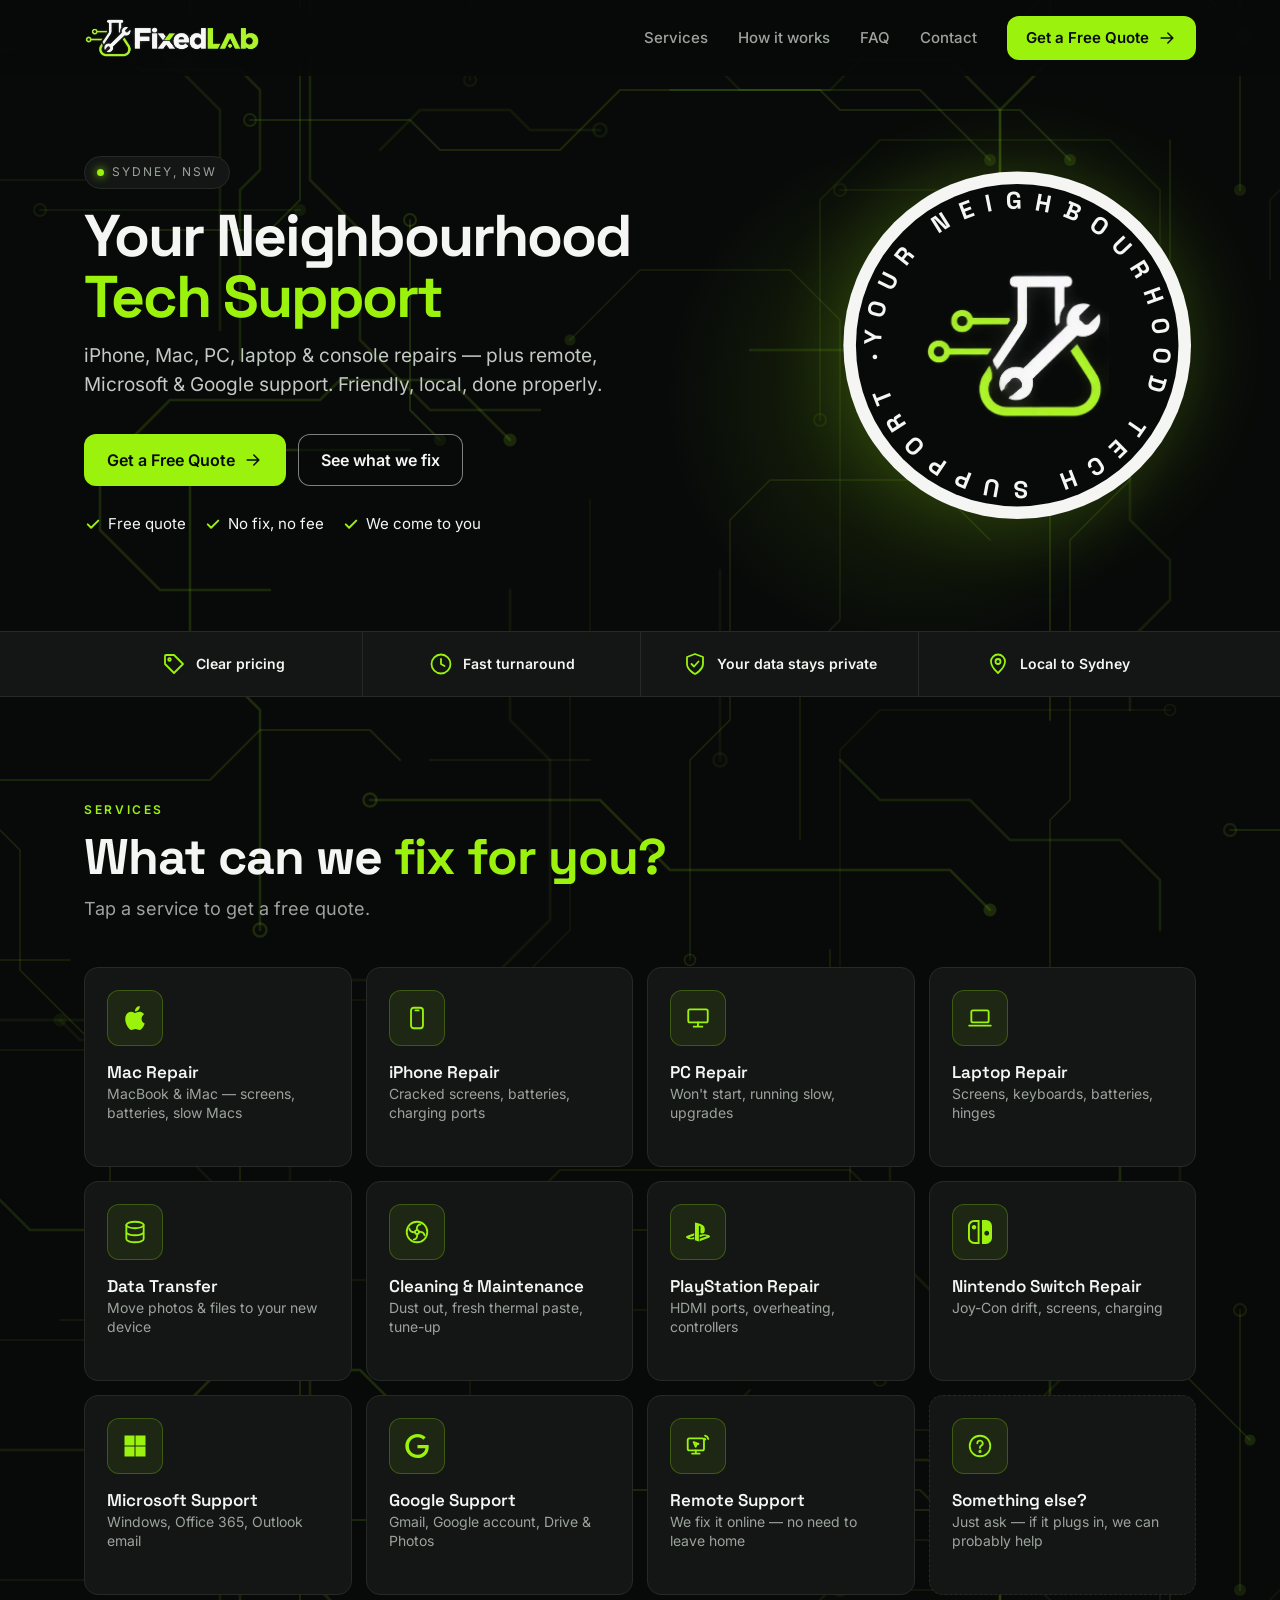
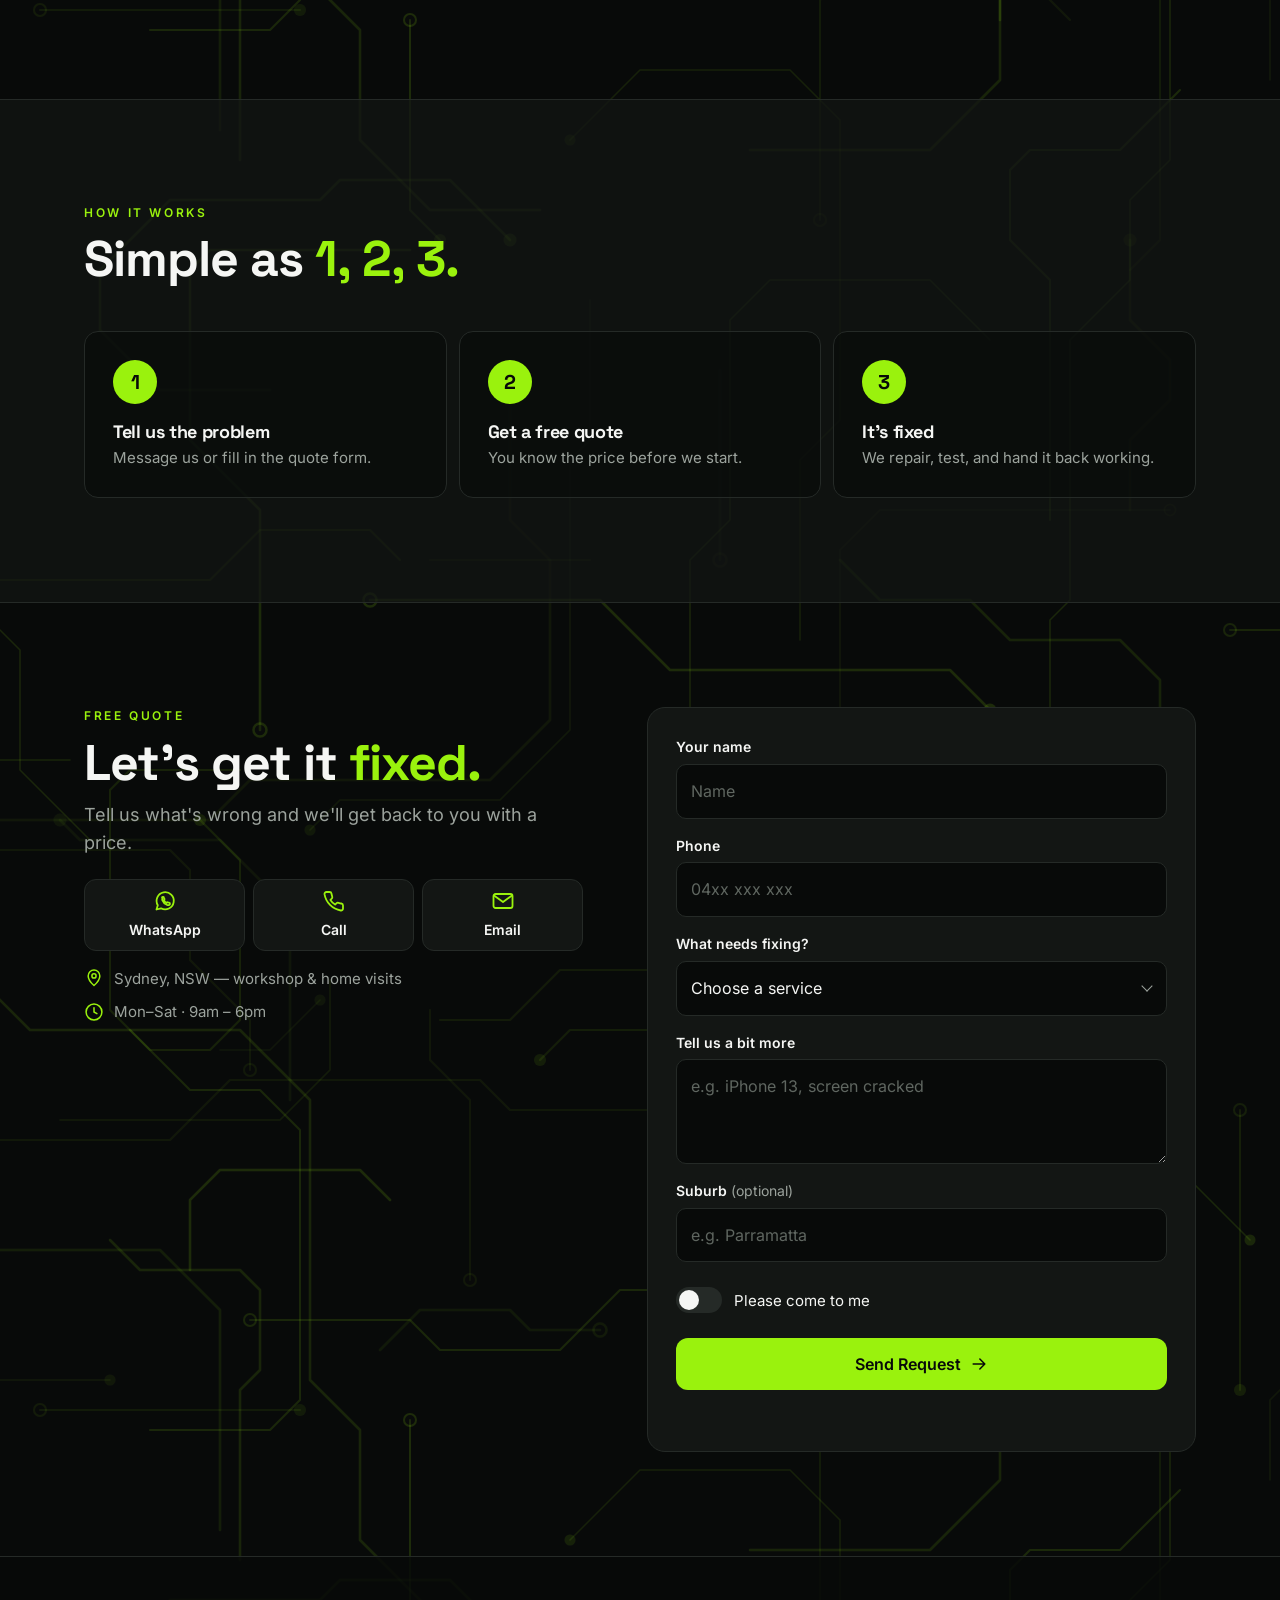
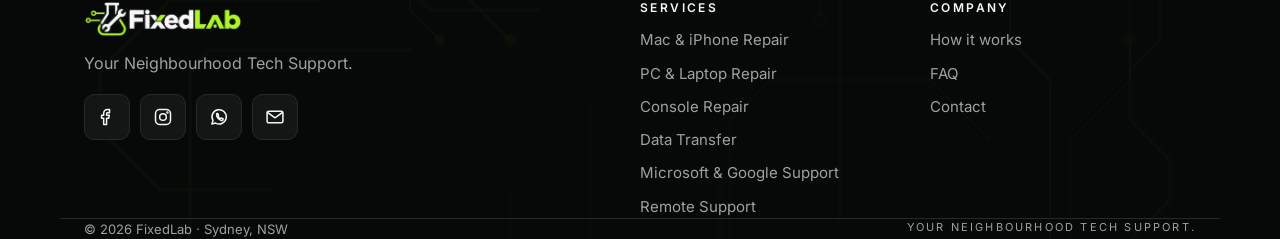
==== index.html @ 2d8ef062 "Move service brand logos to separate files in assets/img/brands Co-Authored-By: Claude Opus 5.5 <nor" ====
<!doctype html>
<html lang="en-AU">
<head>
  <meta charset="utf-8">
  <meta name="viewport" content="width=device-width, initial-scale=1, viewport-fit=cover">
  <title>FixedLab — Your Neighbourhood Tech Support | Sydney</title>
  <meta name="description" content="FixedLab — your neighbourhood support tech in Sydney. Mac, iPhone, PC and laptop repair, data transfer, cleaning, PlayStation and Nintendo Switch repair, Microsoft, Google and remote support. Free quotes.">
  <meta name="theme-color" content="#080A09">
  <meta property="og:title" content="FixedLab — Your Neighbourhood Tech Support">
  <meta property="og:description" content="Mac, iPhone, PC, laptop and console repairs in Sydney. Free quotes.">
  <meta property="og:type" content="website">
  <meta property="og:image" content="assets/img/logo.png">
  <link rel="icon" type="image/png" href="assets/img/favicon.png">
  <link rel="apple-touch-icon" href="assets/img/apple-touch-icon.png">
  <!-- Fonts are self-hosted in assets/fonts (TODO: swap for the brand fonts from Tomo) -->
  <link rel="preload" href="assets/fonts/space-grotesk-latin-700-normal.woff2" as="font" type="font/woff2" crossorigin>
  <link rel="stylesheet" href="assets/css/style.css">
  <script type="application/ld+json">
  {
    "@context": "https://schema.org",
    "@type": "ComputerRepair",
    "name": "FixedLab",
    "slogan": "Your Neighbourhood Tech Support",
    "founder": { "@type": "Person", "name": "Hutomo Lukman" },
    "foundingDate": "2024",
    "email": "hello@fixedlab.com.au",
    "areaServed": { "@type": "City", "name": "Sydney" },
    "address": { "@type": "PostalAddress", "addressLocality": "Sydney", "addressRegion": "NSW", "addressCountry": "AU" }
  }
  </script>
</head>
<body>


<a class="skip" href="#main">Skip to content</a>

<header class="site-header" id="top">
  <div class="container header-inner">
    <a class="brand" href="#top" aria-label="FixedLab home">
      <img src="assets/img/logo.png" alt="FixedLab" width="1371" height="312">
    </a>
    <nav class="nav" id="nav" aria-label="Main">
      <a href="#services">Services</a>
      <a href="#how">How it works</a>
      <a href="faq.html">FAQ</a>
      <a href="#contact">Contact</a>
      <a href="#contact" class="btn btn-primary btn-sm nav-cta">Get a Free Quote <svg class="ico" aria-hidden="true"><use href="assets/img/icons.svg#i-arrow"/></svg></a>
    </nav>
    <button class="nav-toggle" id="navToggle" aria-label="Open menu" aria-expanded="false" aria-controls="nav">
      <svg class="ico" aria-hidden="true"><use href="assets/img/icons.svg#i-menu"/></svg>
    </button>
  </div>
</header>

<main id="main">

  <!-- HERO -->
  <section class="hero">
    <div class="hero-grid-bg" aria-hidden="true"></div>
    <div class="container hero-inner">
      <div class="hero-badge" aria-hidden="true">
        <svg viewBox="0 0 200 200" class="badge-ring">
          <defs><path id="ringPath" d="M100,100 m-76,0 a76,76 0 1,1 152,0 a76,76 0 1,1 -152,0"/></defs>
          <circle cx="100" cy="100" r="97" fill="#F5F6F4"/>
          <circle cx="100" cy="100" r="90" fill="#080A09"/>
          <text font-family="Space Grotesk, sans-serif" font-weight="700" font-size="13.5" fill="#F5F6F4">
            <textPath href="#ringPath" startOffset="0" textLength="472" lengthAdjust="spacing">YOUR NEIGHBOURHOOD TECH SUPPORT ·</textPath>
          </text>
        </svg>
        <img class="badge-mark" src="assets/img/logo-mark.png" alt="">
      </div>

      <div class="hero-copy">
        <p class="eyebrow"><span class="dot"></span> Sydney, NSW</p>
        <h1><span class="h1-line">Your Neighbourhood</span> <span class="h1-line lime">Tech Support</span></h1>
        <p class="lead">iPhone, Mac, PC, laptop &amp; console repairs — plus remote, Microsoft &amp; Google support. Friendly, local, done properly.</p>
        <div class="hero-actions">
          <a href="#contact" class="btn btn-primary">Get a Free Quote <svg class="ico" aria-hidden="true"><use href="assets/img/icons.svg#i-arrow"/></svg></a>
          <a href="#services" class="btn btn-secondary">See what we fix</a>
        </div>
        <ul class="hero-points">
          <li><svg class="ico" aria-hidden="true"><use href="assets/img/icons.svg#i-check"/></svg> Free quote</li>
          <li><svg class="ico" aria-hidden="true"><use href="assets/img/icons.svg#i-check"/></svg> No fix, no fee</li>
          <li><svg class="ico" aria-hidden="true"><use href="assets/img/icons.svg#i-check"/></svg> We come to you</li>
        </ul>
      </div>
    </div>
  </section>

  <!-- TRUST STRIP -->
  <section class="trust" aria-label="Why FixedLab">
    <div class="container trust-inner">
      <div class="trust-item"><svg class="ico" aria-hidden="true"><use href="assets/img/icons.svg#i-tag"/></svg><strong>Clear pricing</strong></div>
      <div class="trust-item"><svg class="ico" aria-hidden="true"><use href="assets/img/icons.svg#i-clock"/></svg><strong>Fast turnaround</strong></div>
      <div class="trust-item"><svg class="ico" aria-hidden="true"><use href="assets/img/icons.svg#i-shield"/></svg><strong>Your data stays private</strong></div>
      <div class="trust-item"><svg class="ico" aria-hidden="true"><use href="assets/img/icons.svg#i-pin"/></svg><strong>Local to Sydney</strong></div>
    </div>
  </section>

  <!-- SERVICES -->
  <section class="section" id="services">
    <div class="container">
      <div class="section-head">
        <p class="kicker">Services</p>
        <h2>What can we <span class="lime">fix for you?</span></h2>
        <p class="section-sub">Tap a service to get a free quote.</p>
      </div>

      <div class="svc-list">
        <a href="#contact" class="svc" data-service="Mac Repair">
          <span class="svc-ico brand"><img src="assets/img/brands/apple.svg" alt="" width="24" height="24"></span>
          <span class="svc-text"><strong>Mac Repair</strong><span>MacBook &amp; iMac — screens, batteries, slow Macs</span></span>
          <svg class="ico svc-go" aria-hidden="true"><use href="assets/img/icons.svg#i-chevron"/></svg>
        </a>
        <a href="#contact" class="svc" data-service="iPhone Repair">
          <span class="svc-ico"><svg><use href="assets/img/icons.svg#i-iphone"/></svg></span>
          <span class="svc-text"><strong>iPhone Repair</strong><span>Cracked screens, batteries, charging ports</span></span>
          <svg class="ico svc-go" aria-hidden="true"><use href="assets/img/icons.svg#i-chevron"/></svg>
        </a>
        <a href="#contact" class="svc" data-service="PC Repair">
          <span class="svc-ico"><svg><use href="assets/img/icons.svg#i-monitor"/></svg></span>
          <span class="svc-text"><strong>PC Repair</strong><span>Won't start, running slow, upgrades</span></span>
          <svg class="ico svc-go" aria-hidden="true"><use href="assets/img/icons.svg#i-chevron"/></svg>
        </a>
        <a href="#contact" class="svc" data-service="Laptop Repair">
          <span class="svc-ico"><svg><use href="assets/img/icons.svg#i-laptop"/></svg></span>
          <span class="svc-text"><strong>Laptop Repair</strong><span>Screens, keyboards, batteries, hinges</span></span>
          <svg class="ico svc-go" aria-hidden="true"><use href="assets/img/icons.svg#i-chevron"/></svg>
        </a>
        <a href="#contact" class="svc" data-service="Data Transfer">
          <span class="svc-ico"><svg><use href="assets/img/icons.svg#i-database"/></svg></span>
          <span class="svc-text"><strong>Data Transfer</strong><span>Move photos &amp; files to your new device</span></span>
          <svg class="ico svc-go" aria-hidden="true"><use href="assets/img/icons.svg#i-chevron"/></svg>
        </a>
        <a href="#contact" class="svc" data-service="Cleaning & Maintenance">
          <span class="svc-ico"><svg><use href="assets/img/icons.svg#i-fan"/></svg></span>
          <span class="svc-text"><strong>Cleaning &amp; Maintenance</strong><span>Dust out, fresh thermal paste, tune-up</span></span>
          <svg class="ico svc-go" aria-hidden="true"><use href="assets/img/icons.svg#i-chevron"/></svg>
        </a>
        <a href="#contact" class="svc" data-service="PlayStation Repair">
          <span class="svc-ico brand"><img src="assets/img/brands/playstation.svg" alt="" width="24" height="24"></span>
          <span class="svc-text"><strong>PlayStation Repair</strong><span>HDMI ports, overheating, controllers</span></span>
          <svg class="ico svc-go" aria-hidden="true"><use href="assets/img/icons.svg#i-chevron"/></svg>
        </a>
        <a href="#contact" class="svc" data-service="Nintendo Switch Repair">
          <span class="svc-ico brand"><img src="assets/img/brands/nintendo-switch.svg" alt="" width="24" height="24"></span>
          <span class="svc-text"><strong>Nintendo Switch Repair</strong><span>Joy-Con drift, screens, charging</span></span>
          <svg class="ico svc-go" aria-hidden="true"><use href="assets/img/icons.svg#i-chevron"/></svg>
        </a>
        <a href="#contact" class="svc" data-service="Microsoft Support">
          <span class="svc-ico brand"><img src="assets/img/brands/microsoft.svg" alt="" width="24" height="24"></span>
          <span class="svc-text"><strong>Microsoft Support</strong><span>Windows, Office 365, Outlook email</span></span>
          <svg class="ico svc-go" aria-hidden="true"><use href="assets/img/icons.svg#i-chevron"/></svg>
        </a>
        <a href="#contact" class="svc" data-service="Google Support">
          <span class="svc-ico brand"><img src="assets/img/brands/google.svg" alt="" width="24" height="24"></span>
          <span class="svc-text"><strong>Google Support</strong><span>Gmail, Google account, Drive &amp; Photos</span></span>
          <svg class="ico svc-go" aria-hidden="true"><use href="assets/img/icons.svg#i-chevron"/></svg>
        </a>
        <a href="#contact" class="svc" data-service="Remote Support">
          <span class="svc-ico"><svg><use href="assets/img/icons.svg#i-remote"/></svg></span>
          <span class="svc-text"><strong>Remote Support</strong><span>We fix it online — no need to leave home</span></span>
          <svg class="ico svc-go" aria-hidden="true"><use href="assets/img/icons.svg#i-chevron"/></svg>
        </a>
        <a href="#contact" class="svc svc-other" data-service="Something else">
          <span class="svc-ico"><svg><use href="assets/img/icons.svg#i-question"/></svg></span>
          <span class="svc-text"><strong>Something else?</strong><span>Just ask — if it plugs in, we can probably help</span></span>
          <svg class="ico svc-go" aria-hidden="true"><use href="assets/img/icons.svg#i-chevron"/></svg>
        </a>
      </div>
    </div>
  </section>

  <!-- HOW IT WORKS (content to be confirmed by Tomo) -->
  <section class="section section-alt" id="how">
    <div class="container">
      <div class="section-head">
        <p class="kicker">How it works</p>
        <h2>Simple as <span class="lime">1, 2, 3.</span></h2>
      </div>
      <ol class="steps">
        <li class="step">
          <span class="step-num">1</span>
          <div><h3>Tell us the problem</h3><p>Message us or fill in the quote form.</p></div>
        </li>
        <li class="step">
          <span class="step-num">2</span>
          <div><h3>Get a free quote</h3><p>You know the price before we start.</p></div>
        </li>
        <li class="step">
          <span class="step-num">3</span>
          <div><h3>It's fixed</h3><p>We repair, test, and hand it back working.</p></div>
        </li>
      </ol>
    </div>
  </section>

  <!-- CONTACT -->
  <section class="section" id="contact">
    <div class="container contact-grid">
      <div class="contact-copy">
        <p class="kicker">Free quote</p>
        <h2>Let's get it <span class="lime">fixed.</span></h2>
        <p class="section-sub">Tell us what's wrong and we'll get back to you with a price.</p>
        <!-- TODO: replace with FixedLab's real phone / WhatsApp number -->
        <div class="quick-contact">
          <a class="qc" href="https://wa.me/61400000000"><svg class="ico" aria-hidden="true"><use href="assets/img/icons.svg#i-whatsapp"/></svg> WhatsApp</a>
          <a class="qc" href="tel:+61400000000"><svg class="ico" aria-hidden="true"><use href="assets/img/icons.svg#i-call"/></svg> Call</a>
          <a class="qc" href="mailto:hello@fixedlab.com.au"><svg class="ico" aria-hidden="true"><use href="assets/img/icons.svg#i-mail"/></svg> Email</a>
        </div>
        <ul class="contact-list">
          <li><svg class="ico" aria-hidden="true"><use href="assets/img/icons.svg#i-pin"/></svg><span>Sydney, NSW — workshop &amp; home visits</span></li>
          <li><svg class="ico" aria-hidden="true"><use href="assets/img/icons.svg#i-clock"/></svg><span>Mon–Sat · 9am – 6pm</span></li>
        </ul>
      </div>

      <form class="quote-form" id="quoteForm" novalidate>
        <label class="field">
          <span>Your name</span>
          <input type="text" name="name" autocomplete="name" placeholder="Name" required>
        </label>
        <label class="field">
          <span>Phone</span>
          <input type="tel" name="phone" autocomplete="tel" inputmode="tel" placeholder="04xx xxx xxx" required>
        </label>
        <label class="field">
          <span>What needs fixing?</span>
          <span class="select-wrap">
            <select name="service" id="serviceSelect" required>
              <option value="">Choose a service</option>
              <option>Mac Repair</option>
              <option>iPhone Repair</option>
              <option>PC Repair</option>
              <option>Laptop Repair</option>
              <option>Data Transfer</option>
              <option>Cleaning & Maintenance</option>
              <option>PlayStation Repair</option>
              <option>Nintendo Switch Repair</option>
              <option>Microsoft Support</option>
              <option>Google Support</option>
              <option>Remote Support</option>
              <option>Something else</option>
            </select>
          </span>
        </label>
        <label class="field">
          <span>Tell us a bit more</span>
          <textarea name="message" rows="3" placeholder="e.g. iPhone 13, screen cracked" required></textarea>
        </label>
        <label class="field">
          <span>Suburb <em>(optional)</em></span>
          <input type="text" name="suburb" placeholder="e.g. Parramatta">
        </label>
        <label class="toggle">
          <input type="checkbox" name="onsite">
          <span class="toggle-track"><span class="toggle-thumb"></span></span>
          <span>Please come to me</span>
        </label>
        <button type="submit" class="btn btn-primary btn-block">Send Request <svg class="ico" aria-hidden="true"><use href="assets/img/icons.svg#i-arrow"/></svg></button>
        <p class="form-status" id="formStatus" role="status" aria-live="polite"></p>
      </form>
    </div>
  </section>

</main>

<footer class="site-footer">
  <div class="container footer-top">
    <div class="footer-brand">
      <a class="brand" href="#top" aria-label="FixedLab home"><img src="assets/img/logo.png" alt="FixedLab" width="1371" height="312"></a>
      <p>Your Neighbourhood Tech Support.</p>
      <div class="socials">
        <!-- TODO: replace # with real social profile URLs -->
        <a href="#" aria-label="Facebook"><svg class="ico"><use href="assets/img/icons.svg#i-facebook"/></svg></a>
        <a href="#" aria-label="Instagram"><svg class="ico"><use href="assets/img/icons.svg#i-instagram"/></svg></a>
        <a href="https://wa.me/61400000000" aria-label="WhatsApp"><svg class="ico"><use href="assets/img/icons.svg#i-whatsapp"/></svg></a>
        <a href="mailto:hello@fixedlab.com.au" aria-label="Email"><svg class="ico"><use href="assets/img/icons.svg#i-mail"/></svg></a>
      </div>
    </div>
    <div class="footer-col">
      <h4>Services</h4>
      <a href="#services">Mac &amp; iPhone Repair</a>
      <a href="#services">PC &amp; Laptop Repair</a>
      <a href="#services">Console Repair</a>
      <a href="#services">Data Transfer</a>
      <a href="#services">Microsoft &amp; Google Support</a>
      <a href="#services">Remote Support</a>
    </div>
    <div class="footer-col">
      <h4>Company</h4>
      <a href="#how">How it works</a>
      <a href="faq.html">FAQ</a>
      <a href="#contact">Contact</a>
    </div>
  </div>
  <div class="container footer-bottom">
    <span>© <span id="year">2026</span> FixedLab · Sydney, NSW</span>
    <span class="tagline">Your Neighbourhood Tech Support.</span>
  </div>
</footer>

<!-- Mobile action bar -->
<div class="action-bar hide" id="actionBar">
  <a href="https://wa.me/61400000000" class="btn btn-secondary"><svg class="ico" aria-hidden="true"><use href="assets/img/icons.svg#i-whatsapp"/></svg> WhatsApp</a>
  <a href="#contact" class="btn btn-primary">Free Quote <svg class="ico" aria-hidden="true"><use href="assets/img/icons.svg#i-arrow"/></svg></a>
</div>

<script src="assets/js/main.js"></script>
</body>
</html>
---- assets/css/style.css ----
/* FixedLab — mobile-first styles. Brand tokens from the Brand & UI Kit. */

/* Self-hosted fonts (SIL Open Font License, see assets/fonts/LICENSE-*.txt) */
@font-face { font-family: "Inter"; src: url("../fonts/inter-latin-400-normal.woff2") format("woff2"); font-weight: 400; font-style: normal; font-display: swap; }
@font-face { font-family: "Inter"; src: url("../fonts/inter-latin-500-normal.woff2") format("woff2"); font-weight: 500; font-style: normal; font-display: swap; }
@font-face { font-family: "Inter"; src: url("../fonts/inter-latin-600-normal.woff2") format("woff2"); font-weight: 600; font-style: normal; font-display: swap; }
@font-face { font-family: "Space Grotesk"; src: url("../fonts/space-grotesk-latin-500-normal.woff2") format("woff2"); font-weight: 500; font-style: normal; font-display: swap; }
@font-face { font-family: "Space Grotesk"; src: url("../fonts/space-grotesk-latin-600-normal.woff2") format("woff2"); font-weight: 600; font-style: normal; font-display: swap; }
@font-face { font-family: "Space Grotesk"; src: url("../fonts/space-grotesk-latin-700-normal.woff2") format("woff2"); font-weight: 700; font-style: normal; font-display: swap; }

:root {
  --lime: #9AF20D;
  --lime-hover: #B3FF3A;
  --bg: #080A09;
  --surface: #131614;
  --surface-2: #181C19;
  --graphite: #252A27;
  --muted: #9CA39D;
  --white: #F5F6F4;

  /* TODO: swap for the brand fonts from Tomo */
  --font-display: "Space Grotesk", system-ui, sans-serif;
  --font-body: "Inter", system-ui, -apple-system, "Segoe UI", sans-serif;

  --radius: 14px;
  --radius-sm: 12px;
  --container: 1160px;
  --header-h: 64px;
  --bar-h: 76px;
}

*, *::before, *::after { box-sizing: border-box; }
html { scroll-behavior: smooth; scroll-padding-top: calc(var(--header-h) + 8px); -webkit-text-size-adjust: 100%; }
body {
  margin: 0;
  background-color: var(--bg);
  background-image: url("../img/circuit.svg");
  background-size: 1400px 1400px;
  color: var(--white);
  font-family: var(--font-body);
  font-size: 16px;
  line-height: 1.55;
  -webkit-font-smoothing: antialiased;
  overflow-x: hidden;
  padding-bottom: calc(var(--bar-h) + env(safe-area-inset-bottom));
}
img, svg { display: block; max-width: 100%; }
a { color: inherit; text-decoration: none; -webkit-tap-highlight-color: transparent; }
h1, h2, h3, h4 { font-family: var(--font-display); line-height: 1.1; margin: 0; letter-spacing: -.02em; }
p { margin: 0; }
::selection { background: var(--lime); color: var(--bg); }

.container { width: 100%; max-width: var(--container); margin: 0 auto; padding: 0 16px; }
.lime { color: var(--lime); }
.ico { width: 20px; height: 20px; fill: none; stroke: currentColor; stroke-width: 1.8; stroke-linecap: round; stroke-linejoin: round; flex-shrink: 0; }

.skip { position: absolute; left: -999px; top: 8px; background: var(--lime); color: var(--bg); padding: 8px 14px; border-radius: 8px; z-index: 100; font-weight: 600; }
.skip:focus { left: 8px; }
:focus-visible { outline: 2px solid var(--lime); outline-offset: 3px; border-radius: 6px; }

/* ---------- Buttons ---------- */
.btn {
  display: inline-flex; align-items: center; justify-content: center; gap: 8px;
  min-height: 52px; padding: 0 22px; border-radius: var(--radius-sm);
  font-family: var(--font-body); font-weight: 600; font-size: 16px;
  border: 1.5px solid transparent; cursor: pointer;
  transition: background .2s, border-color .2s, box-shadow .2s, color .2s;
}
.btn .ico { transition: transform .2s; }
.btn-primary { background: var(--lime); color: var(--bg); }
.btn-secondary { background: rgba(8,10,9,.6); color: var(--white); border-color: rgba(245, 246, 244, .5); }
.btn-sm { min-height: 42px; padding: 0 18px; font-size: 15px; }
.btn-block { width: 100%; }
@media (hover: hover) {
  .btn:hover .ico { transform: translateX(3px); }
  .btn-primary:hover { background: var(--lime-hover); box-shadow: 0 8px 28px rgba(154, 242, 13, .28); }
  .btn-secondary:hover { border-color: var(--lime); }
}

/* ---------- Header ---------- */
.site-header {
  position: sticky; top: 0; z-index: 50; height: var(--header-h);
  background: rgba(8, 10, 9, .85);
  backdrop-filter: blur(14px); -webkit-backdrop-filter: blur(14px);
  border-bottom: 1px solid transparent; transition: border-color .3s;
}
.site-header.scrolled { border-bottom-color: var(--graphite); }
.header-inner { height: 100%; display: flex; align-items: center; justify-content: space-between; gap: 16px; }
.brand img { height: 34px; width: auto; }

.nav-toggle { display: inline-flex; background: none; border: 1px solid var(--graphite); color: var(--white); width: 44px; height: 44px; border-radius: 10px; cursor: pointer; align-items: center; justify-content: center; }
.nav-toggle .ico { width: 22px; height: 22px; }
.nav {
  position: fixed; inset: var(--header-h) 0 auto 0; display: flex; flex-direction: column;
  background: var(--bg); border-bottom: 1px solid var(--graphite); padding: 8px 16px 20px;
  transform: translateY(-8px); opacity: 0; visibility: hidden; transition: opacity .2s, transform .2s, visibility .2s;
}
.nav.open { opacity: 1; transform: none; visibility: visible; }
.nav > a:not(.btn) { padding: 16px 0; border-bottom: 1px solid var(--graphite); font-size: 18px; font-weight: 500; }
.nav-cta { margin-top: 18px; min-height: 52px; }

/* ---------- Hero ---------- */
.hero { position: relative; padding: 28px 0 40px; overflow: hidden; }
.hero-grid-bg { display: none; }
.hero::after {
  content: ""; position: absolute; width: 420px; height: 420px; left: 50%; top: -60px; transform: translateX(-50%);
  background: radial-gradient(circle, rgba(154,242,13,.14), transparent 65%); pointer-events: none;
}
.hero-inner { position: relative; z-index: 1; display: flex; flex-direction: column; align-items: center; text-align: center; gap: 24px; }
.hero-badge { position: relative; width: 148px; aspect-ratio: 1; filter: drop-shadow(0 0 40px rgba(154,242,13,.22)); }
.badge-ring { width: 100%; height: 100%; animation: spin 30s linear infinite; }
@keyframes spin { to { transform: rotate(360deg); } }
.badge-mark { position: absolute; width: 54%; height: 54%; left: 23%; top: 23%; object-fit: contain; }

.eyebrow {
  display: inline-flex; align-items: center; gap: 8px;
  font-size: 12px; letter-spacing: .16em; text-transform: uppercase; color: var(--muted);
  border: 1px solid var(--graphite); background: var(--surface); padding: 6px 12px; border-radius: 999px;
}
.dot { width: 7px; height: 7px; border-radius: 50%; background: var(--lime); box-shadow: 0 0 10px var(--lime); animation: pulse 2s infinite; }
@keyframes pulse { 50% { opacity: .4; } }
.hero h1 { font-size: clamp(30px, 8.6vw, 76px); font-weight: 700; letter-spacing: -.035em; margin: 16px 0 14px; line-height: 1.04; }
.h1-line { display: block; white-space: nowrap; }
.lead { font-size: 17px; color: #c3c9c4; max-width: 560px; margin: 0 auto; }
.hero-actions { display: grid; gap: 12px; margin: 26px 0 20px; width: 100%; }
.hero-points { list-style: none; padding: 0; margin: 0; display: flex; flex-wrap: wrap; justify-content: center; gap: 8px 18px; font-size: 15px; }
.hero-points li { display: flex; align-items: center; gap: 6px; }
.hero-points .ico { color: var(--lime); width: 18px; height: 18px; stroke-width: 2.6; }

/* ---------- Trust strip ---------- */
.trust { border-top: 1px solid var(--graphite); border-bottom: 1px solid var(--graphite); background: var(--surface); }
.trust-inner { display: grid; grid-template-columns: 1fr 1fr; }
.trust-item { display: flex; align-items: center; gap: 10px; padding: 16px 8px; font-size: 14px; }
.trust-item:nth-child(even) { border-left: 1px solid var(--graphite); padding-left: 14px; }
.trust-item:nth-child(n+3) { border-top: 1px solid var(--graphite); }
.trust-item .ico { width: 24px; height: 24px; color: var(--lime); }
.trust-item strong { font-weight: 600; line-height: 1.25; }

/* ---------- Sections ---------- */
.section { padding: 56px 0; position: relative; }
.section-alt { background: rgba(19, 22, 20, .72); border-top: 1px solid var(--graphite); border-bottom: 1px solid var(--graphite); }
.section-head { margin-bottom: 24px; }
.kicker { font-size: 12px; letter-spacing: .22em; text-transform: uppercase; color: var(--lime); font-weight: 600; margin-bottom: 10px; }
.section h2 { font-size: clamp(30px, 8vw, 50px); font-weight: 700; }
.section-sub { color: var(--muted); font-size: 16px; margin-top: 10px; }
.inline-link { color: var(--lime); font-weight: 600; border-bottom: 1px solid rgba(154,242,13,.4); }

/* Services — list rows on phone */
.svc-list { display: grid; gap: 10px; }
.svc {
  display: flex; align-items: center; gap: 14px;
  background: var(--surface); border: 1px solid var(--graphite); border-radius: var(--radius);
  padding: 14px; min-height: 76px;
  transition: border-color .2s, background .2s, transform .2s, box-shadow .2s;
}
.svc:active { border-color: var(--lime); background: var(--surface-2); }
.svc-ico {
  width: 48px; height: 48px; border-radius: 12px; flex-shrink: 0;
  display: grid; place-items: center; background: rgba(154,242,13,.08); border: 1px solid rgba(154,242,13,.25);
}
.svc-ico svg { width: 26px; height: 26px; fill: none; stroke: var(--lime); stroke-width: 1.7; stroke-linecap: round; stroke-linejoin: round; }
.svc-ico.brand img { width: 24px; height: 24px; }
.svc-text { flex: 1; min-width: 0; }
.svc-text strong { display: block; font-family: var(--font-display); font-size: 17px; font-weight: 600; line-height: 1.25; }
.svc-text span { display: block; font-size: 14px; color: var(--muted); line-height: 1.35; margin-top: 2px; }
.svc-go { color: var(--lime); width: 20px; height: 20px; }
.svc-other { border-style: dashed; }
@media (hover: hover) {
  .svc:hover { border-color: var(--lime); background: var(--surface-2); box-shadow: 0 0 28px rgba(154,242,13,.12); }
}

/* Steps */
.steps { list-style: none; padding: 0; margin: 0; display: grid; gap: 12px; }
.step { display: flex; gap: 16px; align-items: flex-start; padding: 18px; border: 1px solid var(--graphite); border-radius: var(--radius); background: rgba(8,10,9,.6); }
.step-num {
  width: 44px; height: 44px; border-radius: 50%; flex-shrink: 0; display: grid; place-items: center;
  font-family: var(--font-display); font-weight: 700; font-size: 20px; color: var(--bg); background: var(--lime);
}
.step h3 { font-size: 18px; margin: 2px 0 4px; }
.step p { color: var(--muted); font-size: 15px; }


/* FAQ page */
.page-hero { padding: 40px 0 8px; }
.page-hero h1 { font-size: clamp(36px, 10vw, 64px); font-weight: 700; letter-spacing: -.03em; }
.section-faq { padding-top: 24px; }
.faq-page { max-width: 820px; }
.faq-cta { margin-top: 32px; padding: 24px; border: 1px solid rgba(154,242,13,.4); border-radius: 18px; background: var(--surface); text-align: center; }
.faq-cta h2 { font-size: 24px; }
.faq-cta p { color: var(--muted); margin-top: 6px; }
.faq-cta-actions { display: grid; gap: 10px; margin-top: 18px; }

/* FAQ */
.faq { display: grid; gap: 10px; }
.faq details { background: var(--surface); border: 1px solid var(--graphite); border-radius: 12px; transition: border-color .2s; }
.faq details[open] { border-color: rgba(154,242,13,.6); }
.faq summary {
  list-style: none; cursor: pointer; padding: 18px; font-weight: 600; font-size: 16px; min-height: 56px;
  display: flex; justify-content: space-between; align-items: center; gap: 14px;
}
.faq summary::-webkit-details-marker { display: none; }
.faq summary .ico { color: var(--lime); transition: transform .25s; }
.faq details[open] summary .ico { transform: rotate(45deg); }
.faq details p { padding: 0 18px 18px; color: var(--muted); font-size: 15px; }

/* Contact */
.contact-grid { display: grid; gap: 28px; }
.quick-contact { display: grid; grid-template-columns: repeat(3, 1fr); gap: 8px; margin-top: 22px; }
.qc {
  display: flex; flex-direction: column; align-items: center; justify-content: center; gap: 6px;
  min-height: 72px; border: 1px solid var(--graphite); border-radius: 12px; background: var(--surface);
  font-weight: 600; font-size: 14px;
}
.qc .ico { width: 24px; height: 24px; color: var(--lime); }
.qc:active { border-color: var(--lime); }
.contact-list { list-style: none; padding: 0; margin: 16px 0 0; display: grid; gap: 10px; color: var(--muted); font-size: 15px; }
.contact-list li { display: flex; gap: 10px; align-items: center; }
.contact-list .ico { color: var(--lime); }

.quote-form { background: var(--surface); border: 1px solid var(--graphite); border-radius: 18px; padding: 20px; display: grid; gap: 16px; }
.field { display: grid; gap: 6px; }
.field > span:first-child { font-size: 14px; font-weight: 600; }
.field em { font-style: normal; color: var(--muted); font-weight: 400; }
.field input, .field select, .field textarea {
  width: 100%; background: var(--bg); color: var(--white); border: 1px solid var(--graphite);
  border-radius: 10px; padding: 14px; font: inherit; font-size: 16px; /* 16px stops iOS zoom */
  transition: border-color .2s, box-shadow .2s;
}
.field textarea { resize: vertical; min-height: 96px; }
.field input::placeholder, .field textarea::placeholder { color: #5f6660; }
.field input:focus, .field select:focus, .field textarea:focus { outline: none; border-color: var(--lime); box-shadow: 0 0 0 3px rgba(154,242,13,.15); }
.field .invalid { border-color: #ff4d4d; }
.select-wrap { position: relative; display: block; }
.select-wrap::after {
  content: ""; position: absolute; right: 16px; top: 50%; width: 8px; height: 8px; margin-top: -6px;
  border-right: 1.8px solid var(--muted); border-bottom: 1.8px solid var(--muted); transform: rotate(45deg); pointer-events: none;
}
.field select { appearance: none; -webkit-appearance: none; padding-right: 40px; cursor: pointer; }

.toggle { display: inline-flex; align-items: center; gap: 12px; cursor: pointer; font-size: 15px; user-select: none; min-height: 44px; }
.toggle input { position: absolute; opacity: 0; width: 1px; height: 1px; }
.toggle-track { width: 46px; height: 26px; border-radius: 999px; background: var(--graphite); position: relative; transition: background .2s; flex-shrink: 0; }
.toggle-thumb { position: absolute; top: 3px; left: 3px; width: 20px; height: 20px; border-radius: 50%; background: var(--white); transition: transform .2s; }
.toggle input:checked + .toggle-track { background: var(--lime); }
.toggle input:checked + .toggle-track .toggle-thumb { transform: translateX(20px); }
.toggle input:focus-visible + .toggle-track { outline: 2px solid var(--lime); outline-offset: 3px; }

.form-status { font-size: 14px; min-height: 1.2em; text-align: center; }
.form-status.ok { color: var(--lime); }
.form-status.err { color: #ff6b6b; }

/* Footer */
.site-footer { border-top: 1px solid var(--graphite); padding-top: 44px; background: rgba(8,10,9,.85); }
.footer-top { display: grid; grid-template-columns: 1fr 1fr; gap: 32px 24px; padding-bottom: 36px; }
.footer-brand { grid-column: 1 / -1; }
.footer-brand .brand img { height: 36px; }
.footer-brand p { color: var(--muted); margin: 14px 0 18px; }
.socials { display: flex; gap: 10px; }
.socials a { width: 46px; height: 46px; border: 1px solid var(--graphite); border-radius: 10px; display: grid; place-items: center; background: var(--surface); transition: border-color .2s, color .2s; }
.footer-col { display: flex; flex-direction: column; gap: 10px; }
.footer-col h4 { font-size: 12px; letter-spacing: .2em; text-transform: uppercase; margin-bottom: 4px; font-family: var(--font-body); font-weight: 600; }
.footer-col a { color: var(--muted); font-size: 15px; transition: color .2s; }
.footer-bottom { border-top: 1px solid var(--graphite); padding-top: 20px; padding-bottom: 20px; display: flex; flex-direction: column; gap: 6px; font-size: 13px; color: var(--muted); }
.tagline { letter-spacing: .2em; text-transform: uppercase; font-size: 11px; }
@media (hover: hover) {
  .socials a:hover { border-color: var(--lime); color: var(--lime); }
  .footer-col a:hover { color: var(--lime); }
}

/* Mobile action bar */
.action-bar {
  position: fixed; left: 0; right: 0; bottom: 0; z-index: 40;
  display: grid; grid-template-columns: 1fr 1.3fr; gap: 10px;
  padding: 12px 16px calc(12px + env(safe-area-inset-bottom));
  background: rgba(8,10,9,.94); backdrop-filter: blur(12px); -webkit-backdrop-filter: blur(12px);
  border-top: 1px solid var(--graphite);
  transition: transform .25s;
}
.action-bar .btn { min-height: 50px; padding: 0 12px; }
.action-bar.hide { transform: translateY(110%); }

/* ---------- Tablet ---------- */
@media (min-width: 640px) {
  .container { padding: 0 24px; }
  .hero-actions { display: flex; justify-content: center; width: auto; }
  .svc-list { grid-template-columns: 1fr 1fr; }
  .trust-inner { grid-template-columns: repeat(4, 1fr); }
  .trust-item, .trust-item:nth-child(even) { border-left: 0; border-top: 0; padding: 20px 12px; justify-content: center; }
  .trust-item + .trust-item { border-left: 1px solid var(--graphite); }
  .trust-item:nth-child(n+3) { border-top: 0; }
  .steps { grid-template-columns: repeat(3, 1fr); }
  .step { flex-direction: column; }
  .faq-cta-actions { display: flex; justify-content: center; }
  .quote-form { padding: 28px; }
  .footer-top { grid-template-columns: 2fr 1fr 1fr; }
  .footer-brand { grid-column: auto; }
  .footer-bottom { flex-direction: row; justify-content: space-between; }
}

/* ---------- Desktop ---------- */
@media (min-width: 960px) {
  :root { --header-h: 76px; }
  body { padding-bottom: 0; }
  .action-bar { display: none; }
  .brand img { height: 40px; }
  .nav-toggle { display: none; }
  .nav {
    position: static; flex-direction: row; align-items: center; gap: 30px; padding: 0;
    background: none; border: 0; opacity: 1; visibility: visible; transform: none;
  }
  .nav > a:not(.btn) { padding: 0; border: 0; font-size: 15px; color: var(--muted); transition: color .2s; }
  .nav > a:not(.btn):hover { color: var(--white); }
  .nav-cta { margin-top: 0; min-height: 44px; }

  .hero { padding: 80px 0 96px; }
  .hero::after { left: auto; right: 6%; top: 40px; transform: none; width: 560px; height: 560px; }
  .hero-inner { flex-direction: row-reverse; text-align: left; justify-content: space-between; gap: 56px; }
  .hero-copy { flex: 1.3; min-width: 0; }
  .hero h1 { font-size: clamp(42px, 4.6vw, 64px); }
  .hero-badge { width: clamp(280px, 28vw, 360px); flex-shrink: 0; }
  .lead { font-size: 19px; margin: 0; }
  .hero-actions { justify-content: flex-start; margin: 34px 0 26px; }
  .hero-points { justify-content: flex-start; }

  .section { padding: 104px 0; }
  .section-head { margin-bottom: 44px; max-width: 680px; }
  .section-sub { font-size: 18px; }
  .svc-list { grid-template-columns: repeat(4, 1fr); gap: 14px; }
  .svc { flex-direction: column; align-items: flex-start; padding: 22px; min-height: 200px; gap: 16px; }
  .svc-go { display: none; }
  .svc-ico { width: 56px; height: 56px; }
  .svc:hover { transform: translateY(-3px); }
  .step { padding: 28px; }
  .page-hero { padding: 80px 0 8px; }
  .faq-cta { padding: 36px; }
  .contact-grid { grid-template-columns: 1fr 1.1fr; gap: 64px; align-items: start; }
}

@media (prefers-reduced-motion: reduce) {
  *, *::before, *::after { animation: none !important; transition: none !important; scroll-behavior: auto !important; }
}
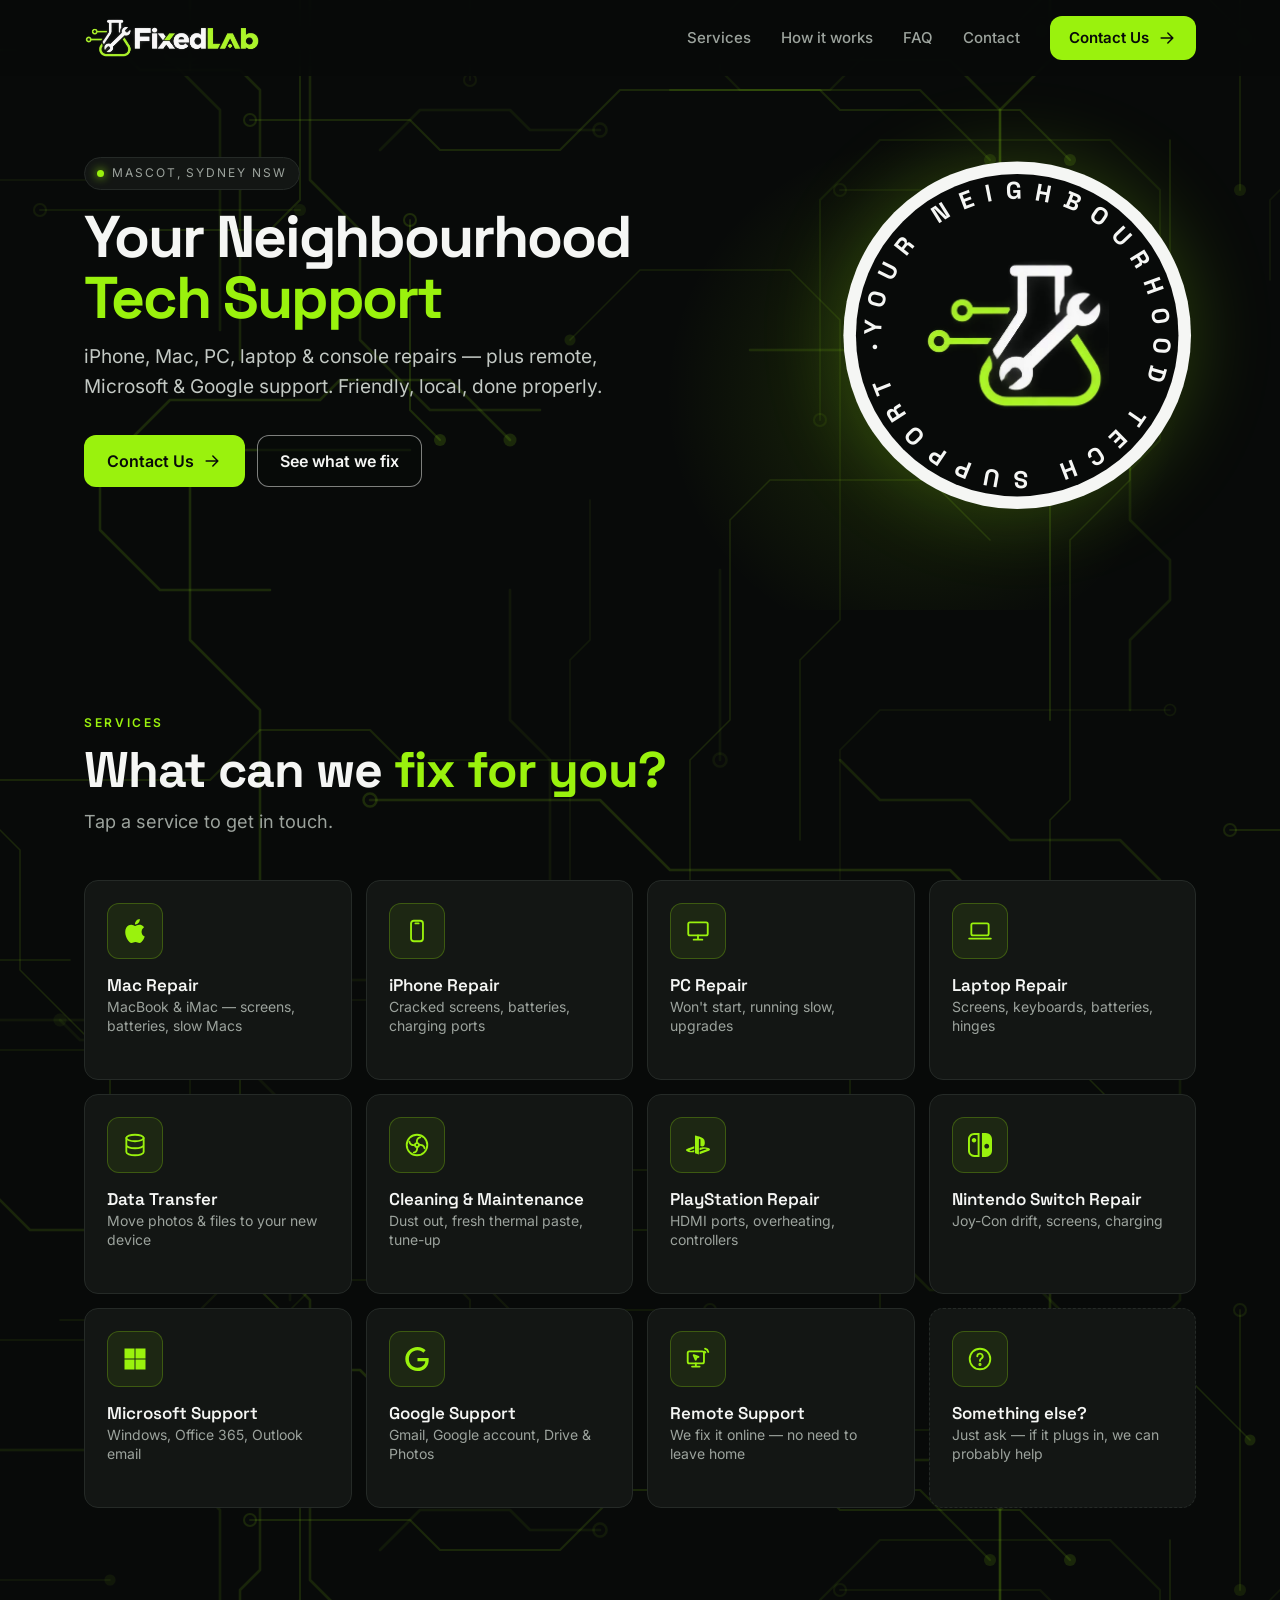
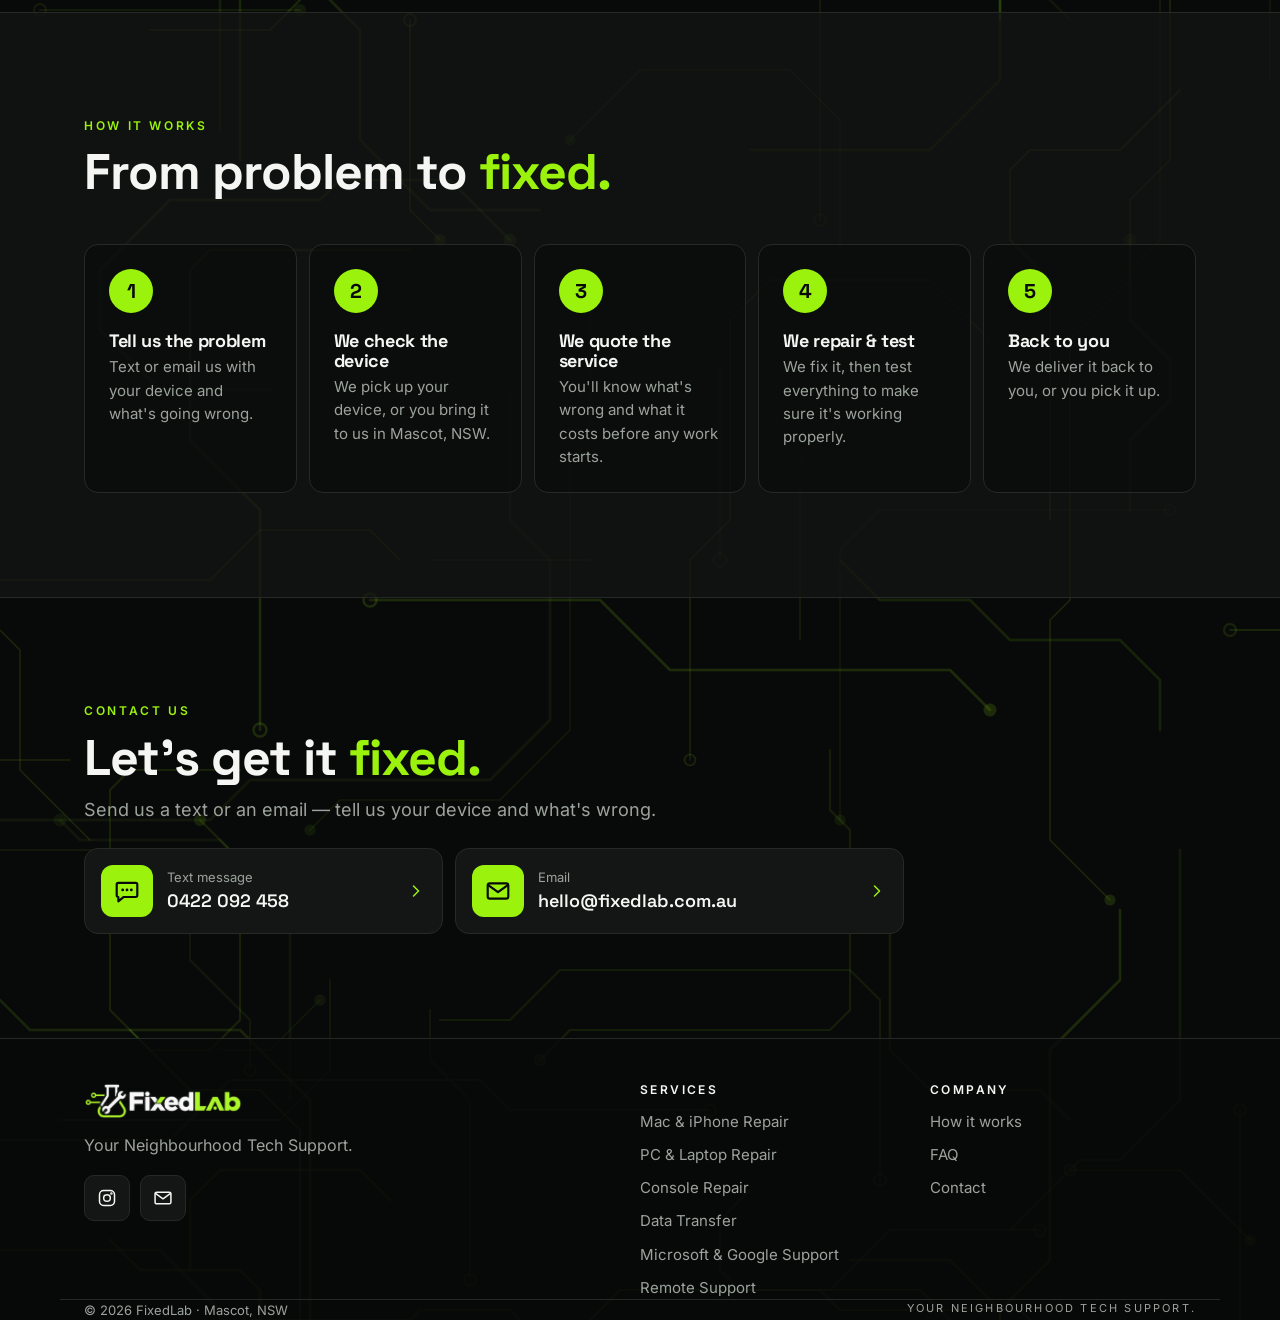
==== commit 7d181a43: "Contact via SMS and email only, 5-step How it works, trim claims - Contact: text message 0422 092 45" ====
--- a/index.html
+++ b/index.html
@@ -4,10 +4,10 @@
   <meta charset="utf-8">
   <meta name="viewport" content="width=device-width, initial-scale=1, viewport-fit=cover">
   <title>FixedLab — Your Neighbourhood Tech Support | Sydney</title>
-  <meta name="description" content="FixedLab — your neighbourhood support tech in Sydney. Mac, iPhone, PC and laptop repair, data transfer, cleaning, PlayStation and Nintendo Switch repair, Microsoft, Google and remote support. Free quotes.">
+  <meta name="description" content="FixedLab — your neighbourhood support tech in Sydney. Mac, iPhone, PC and laptop repair, data transfer, cleaning, PlayStation and Nintendo Switch repair, Microsoft, Google and remote support. ">
   <meta name="theme-color" content="#080A09">
   <meta property="og:title" content="FixedLab — Your Neighbourhood Tech Support">
-  <meta property="og:description" content="Mac, iPhone, PC, laptop and console repairs in Sydney. Free quotes.">
+  <meta property="og:description" content="Mac, iPhone, PC, laptop and console repairs in Mascot, Sydney.">
   <meta property="og:type" content="website">
   <meta property="og:image" content="assets/img/logo.png">
   <link rel="icon" type="image/png" href="assets/img/favicon.png">
@@ -24,8 +24,9 @@
     "founder": { "@type": "Person", "name": "Hutomo Lukman" },
     "foundingDate": "2024",
     "email": "hello@fixedlab.com.au",
+    "telephone": "+61422092458",
     "areaServed": { "@type": "City", "name": "Sydney" },
-    "address": { "@type": "PostalAddress", "addressLocality": "Sydney", "addressRegion": "NSW", "addressCountry": "AU" }
+    "address": { "@type": "PostalAddress", "addressLocality": "Mascot", "postalCode": "2020", "addressRegion": "NSW", "addressCountry": "AU" }
   }
   </script>
 </head>
@@ -44,7 +45,7 @@
       <a href="#how">How it works</a>
       <a href="faq.html">FAQ</a>
       <a href="#contact">Contact</a>
-      <a href="#contact" class="btn btn-primary btn-sm nav-cta">Get a Free Quote <svg class="ico" aria-hidden="true"><use href="assets/img/icons.svg#i-arrow"/></svg></a>
+      <a href="#contact" class="btn btn-primary btn-sm nav-cta">Contact Us <svg class="ico" aria-hidden="true"><use href="assets/img/icons.svg#i-arrow"/></svg></a>
     </nav>
     <button class="nav-toggle" id="navToggle" aria-label="Open menu" aria-expanded="false" aria-controls="nav">
       <svg class="ico" aria-hidden="true"><use href="assets/img/icons.svg#i-menu"/></svg>
@@ -71,29 +72,14 @@
       </div>
 
       <div class="hero-copy">
-        <p class="eyebrow"><span class="dot"></span> Sydney, NSW</p>
+        <p class="eyebrow"><span class="dot"></span> Mascot, Sydney NSW</p>
         <h1><span class="h1-line">Your Neighbourhood</span> <span class="h1-line lime">Tech Support</span></h1>
         <p class="lead">iPhone, Mac, PC, laptop &amp; console repairs — plus remote, Microsoft &amp; Google support. Friendly, local, done properly.</p>
         <div class="hero-actions">
-          <a href="#contact" class="btn btn-primary">Get a Free Quote <svg class="ico" aria-hidden="true"><use href="assets/img/icons.svg#i-arrow"/></svg></a>
+          <a href="#contact" class="btn btn-primary">Contact Us <svg class="ico" aria-hidden="true"><use href="assets/img/icons.svg#i-arrow"/></svg></a>
           <a href="#services" class="btn btn-secondary">See what we fix</a>
         </div>
-        <ul class="hero-points">
-          <li><svg class="ico" aria-hidden="true"><use href="assets/img/icons.svg#i-check"/></svg> Free quote</li>
-          <li><svg class="ico" aria-hidden="true"><use href="assets/img/icons.svg#i-check"/></svg> No fix, no fee</li>
-          <li><svg class="ico" aria-hidden="true"><use href="assets/img/icons.svg#i-check"/></svg> We come to you</li>
-        </ul>
-      </div>
-    </div>
-  </section>
-
-  <!-- TRUST STRIP -->
-  <section class="trust" aria-label="Why FixedLab">
-    <div class="container trust-inner">
-      <div class="trust-item"><svg class="ico" aria-hidden="true"><use href="assets/img/icons.svg#i-tag"/></svg><strong>Clear pricing</strong></div>
-      <div class="trust-item"><svg class="ico" aria-hidden="true"><use href="assets/img/icons.svg#i-clock"/></svg><strong>Fast turnaround</strong></div>
-      <div class="trust-item"><svg class="ico" aria-hidden="true"><use href="assets/img/icons.svg#i-shield"/></svg><strong>Your data stays private</strong></div>
-      <div class="trust-item"><svg class="ico" aria-hidden="true"><use href="assets/img/icons.svg#i-pin"/></svg><strong>Local to Sydney</strong></div>
+      </div>
     </div>
   </section>
 
@@ -103,66 +89,66 @@
       <div class="section-head">
         <p class="kicker">Services</p>
         <h2>What can we <span class="lime">fix for you?</span></h2>
-        <p class="section-sub">Tap a service to get a free quote.</p>
+        <p class="section-sub">Tap a service to get in touch.</p>
       </div>
 
       <div class="svc-list">
-        <a href="#contact" class="svc" data-service="Mac Repair">
+        <a href="#contact" class="svc">
           <span class="svc-ico brand"><img src="assets/img/brands/apple.svg" alt="" width="24" height="24"></span>
           <span class="svc-text"><strong>Mac Repair</strong><span>MacBook &amp; iMac — screens, batteries, slow Macs</span></span>
           <svg class="ico svc-go" aria-hidden="true"><use href="assets/img/icons.svg#i-chevron"/></svg>
         </a>
-        <a href="#contact" class="svc" data-service="iPhone Repair">
+        <a href="#contact" class="svc">
           <span class="svc-ico"><svg><use href="assets/img/icons.svg#i-iphone"/></svg></span>
           <span class="svc-text"><strong>iPhone Repair</strong><span>Cracked screens, batteries, charging ports</span></span>
           <svg class="ico svc-go" aria-hidden="true"><use href="assets/img/icons.svg#i-chevron"/></svg>
         </a>
-        <a href="#contact" class="svc" data-service="PC Repair">
+        <a href="#contact" class="svc">
           <span class="svc-ico"><svg><use href="assets/img/icons.svg#i-monitor"/></svg></span>
           <span class="svc-text"><strong>PC Repair</strong><span>Won't start, running slow, upgrades</span></span>
           <svg class="ico svc-go" aria-hidden="true"><use href="assets/img/icons.svg#i-chevron"/></svg>
         </a>
-        <a href="#contact" class="svc" data-service="Laptop Repair">
+        <a href="#contact" class="svc">
           <span class="svc-ico"><svg><use href="assets/img/icons.svg#i-laptop"/></svg></span>
           <span class="svc-text"><strong>Laptop Repair</strong><span>Screens, keyboards, batteries, hinges</span></span>
           <svg class="ico svc-go" aria-hidden="true"><use href="assets/img/icons.svg#i-chevron"/></svg>
         </a>
-        <a href="#contact" class="svc" data-service="Data Transfer">
+        <a href="#contact" class="svc">
           <span class="svc-ico"><svg><use href="assets/img/icons.svg#i-database"/></svg></span>
           <span class="svc-text"><strong>Data Transfer</strong><span>Move photos &amp; files to your new device</span></span>
           <svg class="ico svc-go" aria-hidden="true"><use href="assets/img/icons.svg#i-chevron"/></svg>
         </a>
-        <a href="#contact" class="svc" data-service="Cleaning & Maintenance">
+        <a href="#contact" class="svc">
           <span class="svc-ico"><svg><use href="assets/img/icons.svg#i-fan"/></svg></span>
           <span class="svc-text"><strong>Cleaning &amp; Maintenance</strong><span>Dust out, fresh thermal paste, tune-up</span></span>
           <svg class="ico svc-go" aria-hidden="true"><use href="assets/img/icons.svg#i-chevron"/></svg>
         </a>
-        <a href="#contact" class="svc" data-service="PlayStation Repair">
+        <a href="#contact" class="svc">
           <span class="svc-ico brand"><img src="assets/img/brands/playstation.svg" alt="" width="24" height="24"></span>
           <span class="svc-text"><strong>PlayStation Repair</strong><span>HDMI ports, overheating, controllers</span></span>
           <svg class="ico svc-go" aria-hidden="true"><use href="assets/img/icons.svg#i-chevron"/></svg>
         </a>
-        <a href="#contact" class="svc" data-service="Nintendo Switch Repair">
+        <a href="#contact" class="svc">
           <span class="svc-ico brand"><img src="assets/img/brands/nintendo-switch.svg" alt="" width="24" height="24"></span>
           <span class="svc-text"><strong>Nintendo Switch Repair</strong><span>Joy-Con drift, screens, charging</span></span>
           <svg class="ico svc-go" aria-hidden="true"><use href="assets/img/icons.svg#i-chevron"/></svg>
         </a>
-        <a href="#contact" class="svc" data-service="Microsoft Support">
+        <a href="#contact" class="svc">
           <span class="svc-ico brand"><img src="assets/img/brands/microsoft.svg" alt="" width="24" height="24"></span>
           <span class="svc-text"><strong>Microsoft Support</strong><span>Windows, Office 365, Outlook email</span></span>
           <svg class="ico svc-go" aria-hidden="true"><use href="assets/img/icons.svg#i-chevron"/></svg>
         </a>
-        <a href="#contact" class="svc" data-service="Google Support">
+        <a href="#contact" class="svc">
           <span class="svc-ico brand"><img src="assets/img/brands/google.svg" alt="" width="24" height="24"></span>
           <span class="svc-text"><strong>Google Support</strong><span>Gmail, Google account, Drive &amp; Photos</span></span>
           <svg class="ico svc-go" aria-hidden="true"><use href="assets/img/icons.svg#i-chevron"/></svg>
         </a>
-        <a href="#contact" class="svc" data-service="Remote Support">
+        <a href="#contact" class="svc">
           <span class="svc-ico"><svg><use href="assets/img/icons.svg#i-remote"/></svg></span>
           <span class="svc-text"><strong>Remote Support</strong><span>We fix it online — no need to leave home</span></span>
           <svg class="ico svc-go" aria-hidden="true"><use href="assets/img/icons.svg#i-chevron"/></svg>
         </a>
-        <a href="#contact" class="svc svc-other" data-service="Something else">
+        <a href="#contact" class="svc svc-other">
           <span class="svc-ico"><svg><use href="assets/img/icons.svg#i-question"/></svg></span>
           <span class="svc-text"><strong>Something else?</strong><span>Just ask — if it plugs in, we can probably help</span></span>
           <svg class="ico svc-go" aria-hidden="true"><use href="assets/img/icons.svg#i-chevron"/></svg>
@@ -171,25 +157,33 @@
     </div>
   </section>
 
-  <!-- HOW IT WORKS (content to be confirmed by Tomo) -->
+  <!-- HOW IT WORKS -->
   <section class="section section-alt" id="how">
     <div class="container">
       <div class="section-head">
         <p class="kicker">How it works</p>
-        <h2>Simple as <span class="lime">1, 2, 3.</span></h2>
+        <h2>From problem to <span class="lime">fixed.</span></h2>
       </div>
       <ol class="steps">
         <li class="step">
           <span class="step-num">1</span>
-          <div><h3>Tell us the problem</h3><p>Message us or fill in the quote form.</p></div>
+          <div><h3>Tell us the problem</h3><p>Text or email us with your device and what's going wrong.</p></div>
         </li>
         <li class="step">
           <span class="step-num">2</span>
-          <div><h3>Get a free quote</h3><p>You know the price before we start.</p></div>
+          <div><h3>We check the device</h3><p>We pick up your device, or you bring it to us in Mascot, NSW.</p></div>
         </li>
         <li class="step">
           <span class="step-num">3</span>
-          <div><h3>It's fixed</h3><p>We repair, test, and hand it back working.</p></div>
+          <div><h3>We quote the service</h3><p>You'll know what's wrong and what it costs before any work starts.</p></div>
+        </li>
+        <li class="step">
+          <span class="step-num">4</span>
+          <div><h3>We repair &amp; test</h3><p>We fix it, then test everything to make sure it's working properly.</p></div>
+        </li>
+        <li class="step">
+          <span class="step-num">5</span>
+          <div><h3>Back to you</h3><p>We deliver it back to you, or you pick it up.</p></div>
         </li>
       </ol>
     </div>
@@ -197,68 +191,22 @@
 
   <!-- CONTACT -->
   <section class="section" id="contact">
-    <div class="container contact-grid">
-      <div class="contact-copy">
-        <p class="kicker">Free quote</p>
-        <h2>Let's get it <span class="lime">fixed.</span></h2>
-        <p class="section-sub">Tell us what's wrong and we'll get back to you with a price.</p>
-        <!-- TODO: replace with FixedLab's real phone / WhatsApp number -->
-        <div class="quick-contact">
-          <a class="qc" href="https://wa.me/61400000000"><svg class="ico" aria-hidden="true"><use href="assets/img/icons.svg#i-whatsapp"/></svg> WhatsApp</a>
-          <a class="qc" href="tel:+61400000000"><svg class="ico" aria-hidden="true"><use href="assets/img/icons.svg#i-call"/></svg> Call</a>
-          <a class="qc" href="mailto:hello@fixedlab.com.au"><svg class="ico" aria-hidden="true"><use href="assets/img/icons.svg#i-mail"/></svg> Email</a>
-        </div>
-        <ul class="contact-list">
-          <li><svg class="ico" aria-hidden="true"><use href="assets/img/icons.svg#i-pin"/></svg><span>Sydney, NSW — workshop &amp; home visits</span></li>
-          <li><svg class="ico" aria-hidden="true"><use href="assets/img/icons.svg#i-clock"/></svg><span>Mon–Sat · 9am – 6pm</span></li>
-        </ul>
-      </div>
-
-      <form class="quote-form" id="quoteForm" novalidate>
-        <label class="field">
-          <span>Your name</span>
-          <input type="text" name="name" autocomplete="name" placeholder="Name" required>
-        </label>
-        <label class="field">
-          <span>Phone</span>
-          <input type="tel" name="phone" autocomplete="tel" inputmode="tel" placeholder="04xx xxx xxx" required>
-        </label>
-        <label class="field">
-          <span>What needs fixing?</span>
-          <span class="select-wrap">
-            <select name="service" id="serviceSelect" required>
-              <option value="">Choose a service</option>
-              <option>Mac Repair</option>
-              <option>iPhone Repair</option>
-              <option>PC Repair</option>
-              <option>Laptop Repair</option>
-              <option>Data Transfer</option>
-              <option>Cleaning & Maintenance</option>
-              <option>PlayStation Repair</option>
-              <option>Nintendo Switch Repair</option>
-              <option>Microsoft Support</option>
-              <option>Google Support</option>
-              <option>Remote Support</option>
-              <option>Something else</option>
-            </select>
-          </span>
-        </label>
-        <label class="field">
-          <span>Tell us a bit more</span>
-          <textarea name="message" rows="3" placeholder="e.g. iPhone 13, screen cracked" required></textarea>
-        </label>
-        <label class="field">
-          <span>Suburb <em>(optional)</em></span>
-          <input type="text" name="suburb" placeholder="e.g. Parramatta">
-        </label>
-        <label class="toggle">
-          <input type="checkbox" name="onsite">
-          <span class="toggle-track"><span class="toggle-thumb"></span></span>
-          <span>Please come to me</span>
-        </label>
-        <button type="submit" class="btn btn-primary btn-block">Send Request <svg class="ico" aria-hidden="true"><use href="assets/img/icons.svg#i-arrow"/></svg></button>
-        <p class="form-status" id="formStatus" role="status" aria-live="polite"></p>
-      </form>
+    <div class="container contact-wrap">
+      <p class="kicker">Contact us</p>
+      <h2>Let's get it <span class="lime">fixed.</span></h2>
+      <p class="section-sub">Send us a text or an email — tell us your device and what's wrong.</p>
+      <div class="contact-cards">
+        <a class="contact-card" href="sms:+61422092458">
+          <span class="cc-ico"><svg class="ico" aria-hidden="true"><use href="assets/img/icons.svg#i-sms"/></svg></span>
+          <span class="cc-text"><span>Text message</span><strong>0422 092 458</strong></span>
+          <svg class="ico cc-go" aria-hidden="true"><use href="assets/img/icons.svg#i-chevron"/></svg>
+        </a>
+        <a class="contact-card" href="mailto:hello@fixedlab.com.au">
+          <span class="cc-ico"><svg class="ico" aria-hidden="true"><use href="assets/img/icons.svg#i-mail"/></svg></span>
+          <span class="cc-text"><span>Email</span><strong>hello@fixedlab.com.au</strong></span>
+          <svg class="ico cc-go" aria-hidden="true"><use href="assets/img/icons.svg#i-chevron"/></svg>
+        </a>
+      </div>
     </div>
   </section>
 
@@ -270,10 +218,7 @@
       <a class="brand" href="#top" aria-label="FixedLab home"><img src="assets/img/logo.png" alt="FixedLab" width="1371" height="312"></a>
       <p>Your Neighbourhood Tech Support.</p>
       <div class="socials">
-        <!-- TODO: replace # with real social profile URLs -->
-        <a href="#" aria-label="Facebook"><svg class="ico"><use href="assets/img/icons.svg#i-facebook"/></svg></a>
-        <a href="#" aria-label="Instagram"><svg class="ico"><use href="assets/img/icons.svg#i-instagram"/></svg></a>
-        <a href="https://wa.me/61400000000" aria-label="WhatsApp"><svg class="ico"><use href="assets/img/icons.svg#i-whatsapp"/></svg></a>
+        <a href="https://www.instagram.com/fixedlab" target="_blank" rel="noopener" aria-label="Instagram"><svg class="ico"><use href="assets/img/icons.svg#i-instagram"/></svg></a>
         <a href="mailto:hello@fixedlab.com.au" aria-label="Email"><svg class="ico"><use href="assets/img/icons.svg#i-mail"/></svg></a>
       </div>
     </div>
@@ -294,15 +239,15 @@
     </div>
   </div>
   <div class="container footer-bottom">
-    <span>© <span id="year">2026</span> FixedLab · Sydney, NSW</span>
+    <span>© <span id="year">2026</span> FixedLab · Mascot, NSW</span>
     <span class="tagline">Your Neighbourhood Tech Support.</span>
   </div>
 </footer>
 
 <!-- Mobile action bar -->
 <div class="action-bar hide" id="actionBar">
-  <a href="https://wa.me/61400000000" class="btn btn-secondary"><svg class="ico" aria-hidden="true"><use href="assets/img/icons.svg#i-whatsapp"/></svg> WhatsApp</a>
-  <a href="#contact" class="btn btn-primary">Free Quote <svg class="ico" aria-hidden="true"><use href="assets/img/icons.svg#i-arrow"/></svg></a>
+  <a href="mailto:hello@fixedlab.com.au" class="btn btn-secondary"><svg class="ico" aria-hidden="true"><use href="assets/img/icons.svg#i-mail"/></svg> Email</a>
+  <a href="sms:+61422092458" class="btn btn-primary"><svg class="ico" aria-hidden="true"><use href="assets/img/icons.svg#i-sms"/></svg> Text us</a>
 </div>
 
 <script src="assets/js/main.js"></script>
--- a/assets/css/style.css
+++ b/assets/css/style.css
@@ -123,18 +123,6 @@
 .h1-line { display: block; white-space: nowrap; }
 .lead { font-size: 17px; color: #c3c9c4; max-width: 560px; margin: 0 auto; }
 .hero-actions { display: grid; gap: 12px; margin: 26px 0 20px; width: 100%; }
-.hero-points { list-style: none; padding: 0; margin: 0; display: flex; flex-wrap: wrap; justify-content: center; gap: 8px 18px; font-size: 15px; }
-.hero-points li { display: flex; align-items: center; gap: 6px; }
-.hero-points .ico { color: var(--lime); width: 18px; height: 18px; stroke-width: 2.6; }
-
-/* ---------- Trust strip ---------- */
-.trust { border-top: 1px solid var(--graphite); border-bottom: 1px solid var(--graphite); background: var(--surface); }
-.trust-inner { display: grid; grid-template-columns: 1fr 1fr; }
-.trust-item { display: flex; align-items: center; gap: 10px; padding: 16px 8px; font-size: 14px; }
-.trust-item:nth-child(even) { border-left: 1px solid var(--graphite); padding-left: 14px; }
-.trust-item:nth-child(n+3) { border-top: 1px solid var(--graphite); }
-.trust-item .ico { width: 24px; height: 24px; color: var(--lime); }
-.trust-item strong { font-weight: 600; line-height: 1.25; }
 
 /* ---------- Sections ---------- */
 .section { padding: 56px 0; position: relative; }
@@ -204,50 +192,24 @@
 .faq details p { padding: 0 18px 18px; color: var(--muted); font-size: 15px; }
 
 /* Contact */
-.contact-grid { display: grid; gap: 28px; }
-.quick-contact { display: grid; grid-template-columns: repeat(3, 1fr); gap: 8px; margin-top: 22px; }
-.qc {
-  display: flex; flex-direction: column; align-items: center; justify-content: center; gap: 6px;
-  min-height: 72px; border: 1px solid var(--graphite); border-radius: 12px; background: var(--surface);
-  font-weight: 600; font-size: 14px;
-}
-.qc .ico { width: 24px; height: 24px; color: var(--lime); }
-.qc:active { border-color: var(--lime); }
-.contact-list { list-style: none; padding: 0; margin: 16px 0 0; display: grid; gap: 10px; color: var(--muted); font-size: 15px; }
-.contact-list li { display: flex; gap: 10px; align-items: center; }
-.contact-list .ico { color: var(--lime); }
-
-.quote-form { background: var(--surface); border: 1px solid var(--graphite); border-radius: 18px; padding: 20px; display: grid; gap: 16px; }
-.field { display: grid; gap: 6px; }
-.field > span:first-child { font-size: 14px; font-weight: 600; }
-.field em { font-style: normal; color: var(--muted); font-weight: 400; }
-.field input, .field select, .field textarea {
-  width: 100%; background: var(--bg); color: var(--white); border: 1px solid var(--graphite);
-  border-radius: 10px; padding: 14px; font: inherit; font-size: 16px; /* 16px stops iOS zoom */
+
+.contact-cards { display: grid; gap: 12px; margin-top: 24px; max-width: 820px; }
+.contact-card {
+  display: flex; align-items: center; gap: 14px; padding: 16px;
+  background: var(--surface); border: 1px solid var(--graphite); border-radius: var(--radius);
   transition: border-color .2s, box-shadow .2s;
 }
-.field textarea { resize: vertical; min-height: 96px; }
-.field input::placeholder, .field textarea::placeholder { color: #5f6660; }
-.field input:focus, .field select:focus, .field textarea:focus { outline: none; border-color: var(--lime); box-shadow: 0 0 0 3px rgba(154,242,13,.15); }
-.field .invalid { border-color: #ff4d4d; }
-.select-wrap { position: relative; display: block; }
-.select-wrap::after {
-  content: ""; position: absolute; right: 16px; top: 50%; width: 8px; height: 8px; margin-top: -6px;
-  border-right: 1.8px solid var(--muted); border-bottom: 1.8px solid var(--muted); transform: rotate(45deg); pointer-events: none;
-}
-.field select { appearance: none; -webkit-appearance: none; padding-right: 40px; cursor: pointer; }
-
-.toggle { display: inline-flex; align-items: center; gap: 12px; cursor: pointer; font-size: 15px; user-select: none; min-height: 44px; }
-.toggle input { position: absolute; opacity: 0; width: 1px; height: 1px; }
-.toggle-track { width: 46px; height: 26px; border-radius: 999px; background: var(--graphite); position: relative; transition: background .2s; flex-shrink: 0; }
-.toggle-thumb { position: absolute; top: 3px; left: 3px; width: 20px; height: 20px; border-radius: 50%; background: var(--white); transition: transform .2s; }
-.toggle input:checked + .toggle-track { background: var(--lime); }
-.toggle input:checked + .toggle-track .toggle-thumb { transform: translateX(20px); }
-.toggle input:focus-visible + .toggle-track { outline: 2px solid var(--lime); outline-offset: 3px; }
-
-.form-status { font-size: 14px; min-height: 1.2em; text-align: center; }
-.form-status.ok { color: var(--lime); }
-.form-status.err { color: #ff6b6b; }
+.contact-card:active { border-color: var(--lime); }
+.cc-ico { width: 52px; height: 52px; border-radius: 12px; flex-shrink: 0; display: grid; place-items: center; background: var(--lime); color: var(--bg); }
+.cc-ico .ico { width: 26px; height: 26px; stroke-width: 2; }
+.cc-text { flex: 1; min-width: 0; }
+.cc-text span { display: block; font-size: 13px; color: var(--muted); }
+.cc-text strong { display: block; font-family: var(--font-display); font-size: 19px; font-weight: 600; overflow-wrap: anywhere; }
+@media (min-width: 640px) { .cc-text strong { overflow-wrap: normal; white-space: nowrap; font-size: 18px; } }
+.cc-go { color: var(--lime); }
+@media (hover: hover) {
+  .contact-card:hover { border-color: var(--lime); box-shadow: 0 0 28px rgba(154,242,13,.12); }
+}
 
 /* Footer */
 .site-footer { border-top: 1px solid var(--graphite); padding-top: 44px; background: rgba(8,10,9,.85); }
@@ -284,14 +246,8 @@
   .container { padding: 0 24px; }
   .hero-actions { display: flex; justify-content: center; width: auto; }
   .svc-list { grid-template-columns: 1fr 1fr; }
-  .trust-inner { grid-template-columns: repeat(4, 1fr); }
-  .trust-item, .trust-item:nth-child(even) { border-left: 0; border-top: 0; padding: 20px 12px; justify-content: center; }
-  .trust-item + .trust-item { border-left: 1px solid var(--graphite); }
-  .trust-item:nth-child(n+3) { border-top: 0; }
-  .steps { grid-template-columns: repeat(3, 1fr); }
-  .step { flex-direction: column; }
+  .contact-cards { grid-template-columns: 1fr 1.25fr; }
   .faq-cta-actions { display: flex; justify-content: center; }
-  .quote-form { padding: 28px; }
   .footer-top { grid-template-columns: 2fr 1fr 1fr; }
   .footer-brand { grid-column: auto; }
   .footer-bottom { flex-direction: row; justify-content: space-between; }
@@ -320,8 +276,7 @@
   .hero-badge { width: clamp(280px, 28vw, 360px); flex-shrink: 0; }
   .lead { font-size: 19px; margin: 0; }
   .hero-actions { justify-content: flex-start; margin: 34px 0 26px; }
-  .hero-points { justify-content: flex-start; }
-
+  
   .section { padding: 104px 0; }
   .section-head { margin-bottom: 44px; max-width: 680px; }
   .section-sub { font-size: 18px; }
@@ -330,10 +285,10 @@
   .svc-go { display: none; }
   .svc-ico { width: 56px; height: 56px; }
   .svc:hover { transform: translateY(-3px); }
-  .step { padding: 28px; }
+  .steps { grid-template-columns: repeat(5, 1fr); }
+  .step { padding: 24px; flex-direction: column; }
   .page-hero { padding: 80px 0 8px; }
   .faq-cta { padding: 36px; }
-  .contact-grid { grid-template-columns: 1fr 1.1fr; gap: 64px; align-items: start; }
 }
 
 @media (prefers-reduced-motion: reduce) {
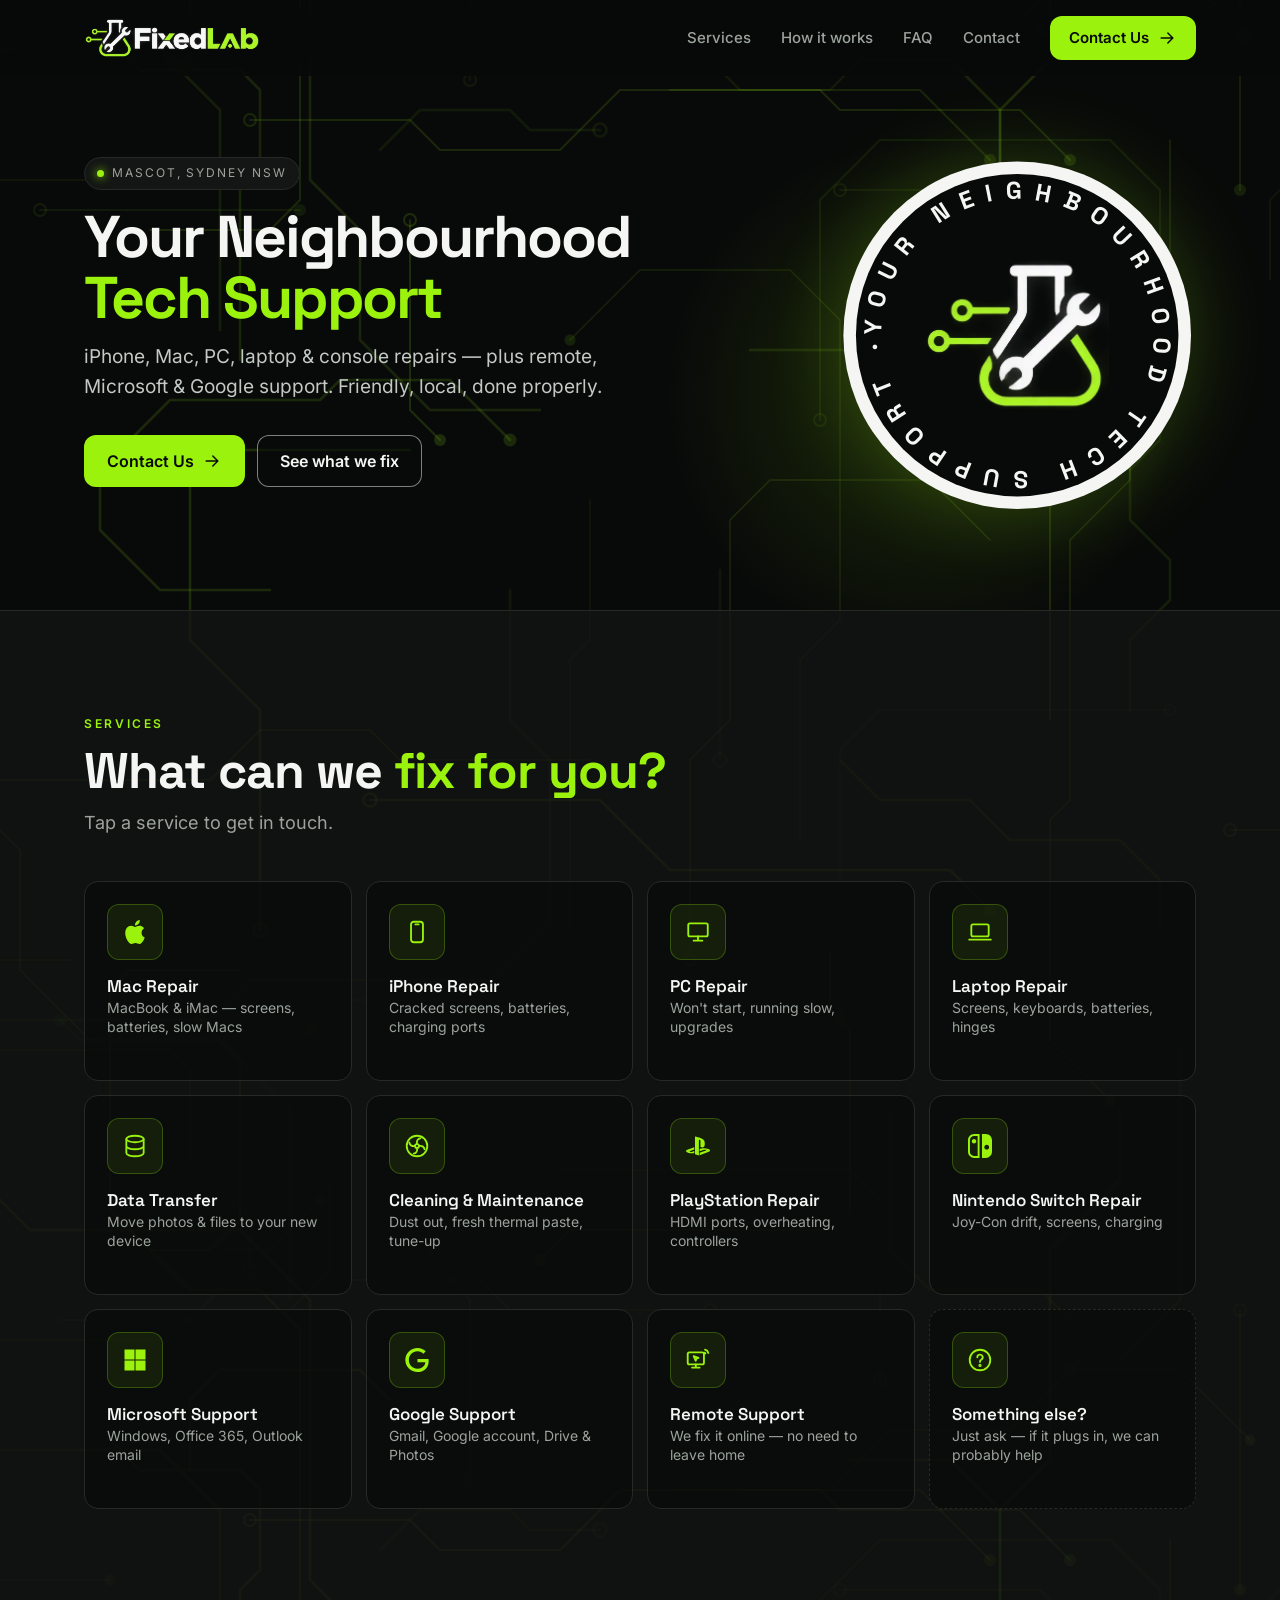
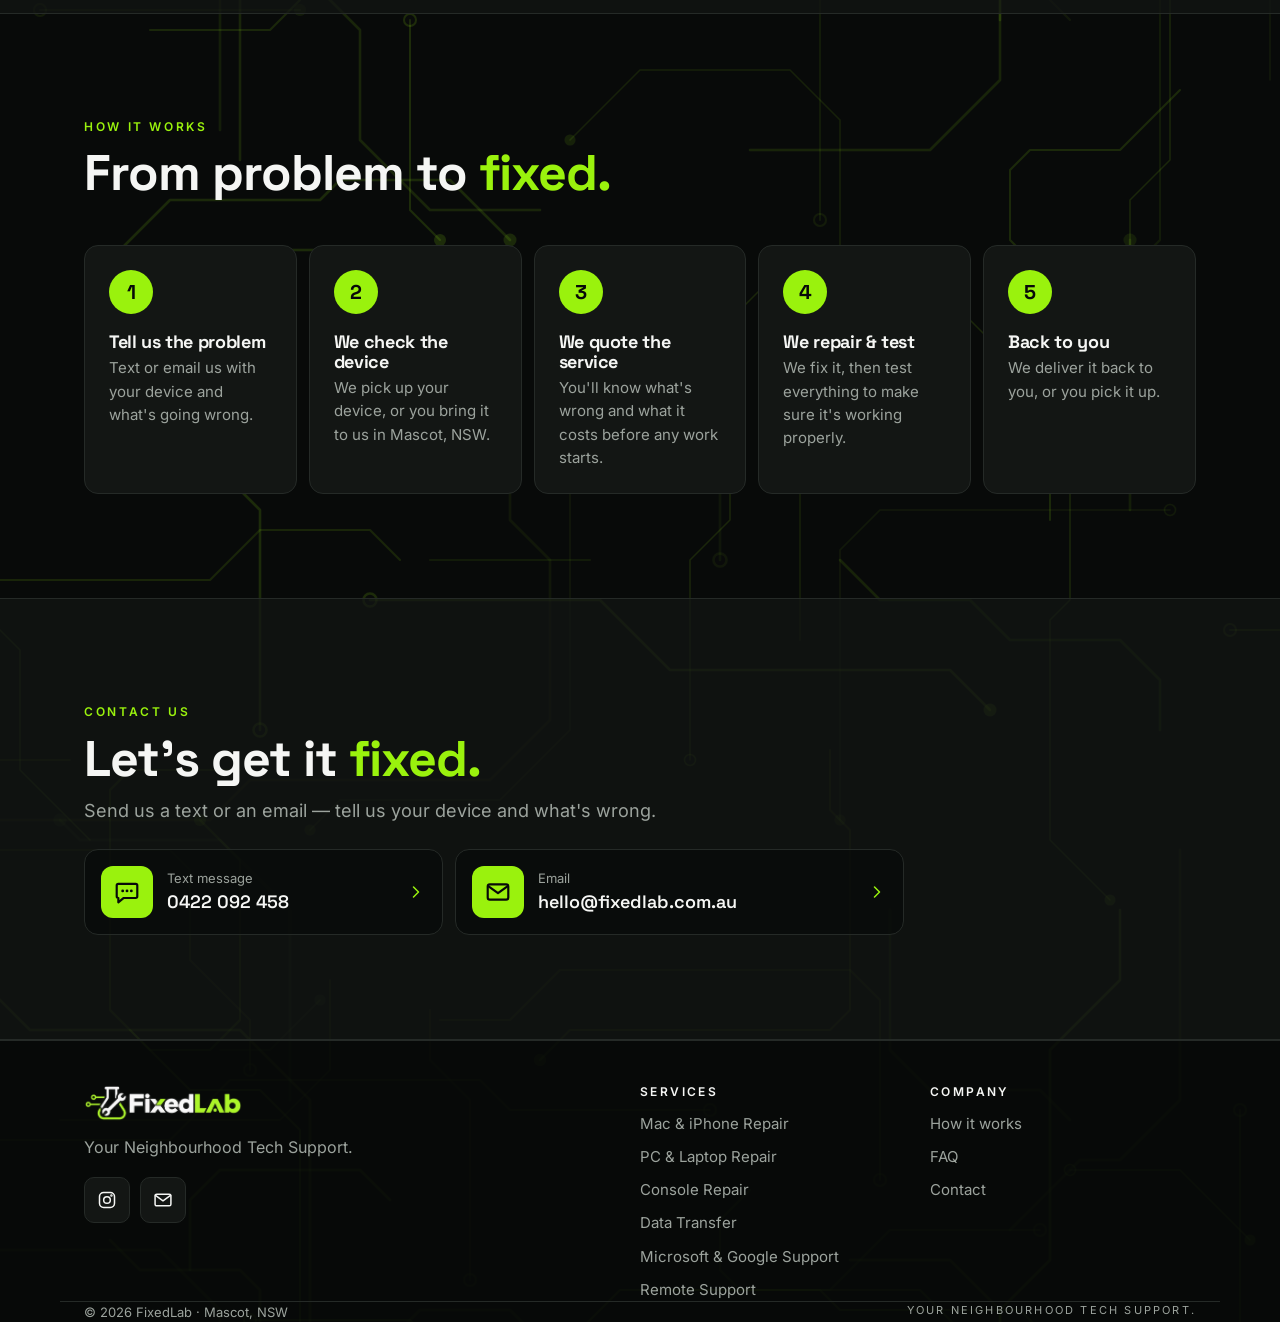
==== commit 0297c852: "Move shaded section background to Services and Contact Co-Authored-By: Claude Opus 5.5 <noreply@anth" ====
--- a/index.html
+++ b/index.html
@@ -84,7 +84,7 @@
   </section>
 
   <!-- SERVICES -->
-  <section class="section" id="services">
+  <section class="section section-alt" id="services">
     <div class="container">
       <div class="section-head">
         <p class="kicker">Services</p>
@@ -158,7 +158,7 @@
   </section>
 
   <!-- HOW IT WORKS -->
-  <section class="section section-alt" id="how">
+  <section class="section" id="how">
     <div class="container">
       <div class="section-head">
         <p class="kicker">How it works</p>
@@ -190,7 +190,7 @@
   </section>
 
   <!-- CONTACT -->
-  <section class="section" id="contact">
+  <section class="section section-alt" id="contact">
     <div class="container contact-wrap">
       <p class="kicker">Contact us</p>
       <h2>Let's get it <span class="lime">fixed.</span></h2>
--- a/assets/css/style.css
+++ b/assets/css/style.css
@@ -127,6 +127,8 @@
 /* ---------- Sections ---------- */
 .section { padding: 56px 0; position: relative; }
 .section-alt { background: rgba(19, 22, 20, .72); border-top: 1px solid var(--graphite); border-bottom: 1px solid var(--graphite); }
+.section-alt .svc, .section-alt .contact-card { background: rgba(8, 10, 9, .7); }
+.section-alt .svc:active { background: var(--bg); }
 .section-head { margin-bottom: 24px; }
 .kicker { font-size: 12px; letter-spacing: .22em; text-transform: uppercase; color: var(--lime); font-weight: 600; margin-bottom: 10px; }
 .section h2 { font-size: clamp(30px, 8vw, 50px); font-weight: 700; }
@@ -159,7 +161,7 @@
 
 /* Steps */
 .steps { list-style: none; padding: 0; margin: 0; display: grid; gap: 12px; }
-.step { display: flex; gap: 16px; align-items: flex-start; padding: 18px; border: 1px solid var(--graphite); border-radius: var(--radius); background: rgba(8,10,9,.6); }
+.step { display: flex; gap: 16px; align-items: flex-start; padding: 18px; border: 1px solid var(--graphite); border-radius: var(--radius); background: var(--surface); }
 .step-num {
   width: 44px; height: 44px; border-radius: 50%; flex-shrink: 0; display: grid; place-items: center;
   font-family: var(--font-display); font-weight: 700; font-size: 20px; color: var(--bg); background: var(--lime);
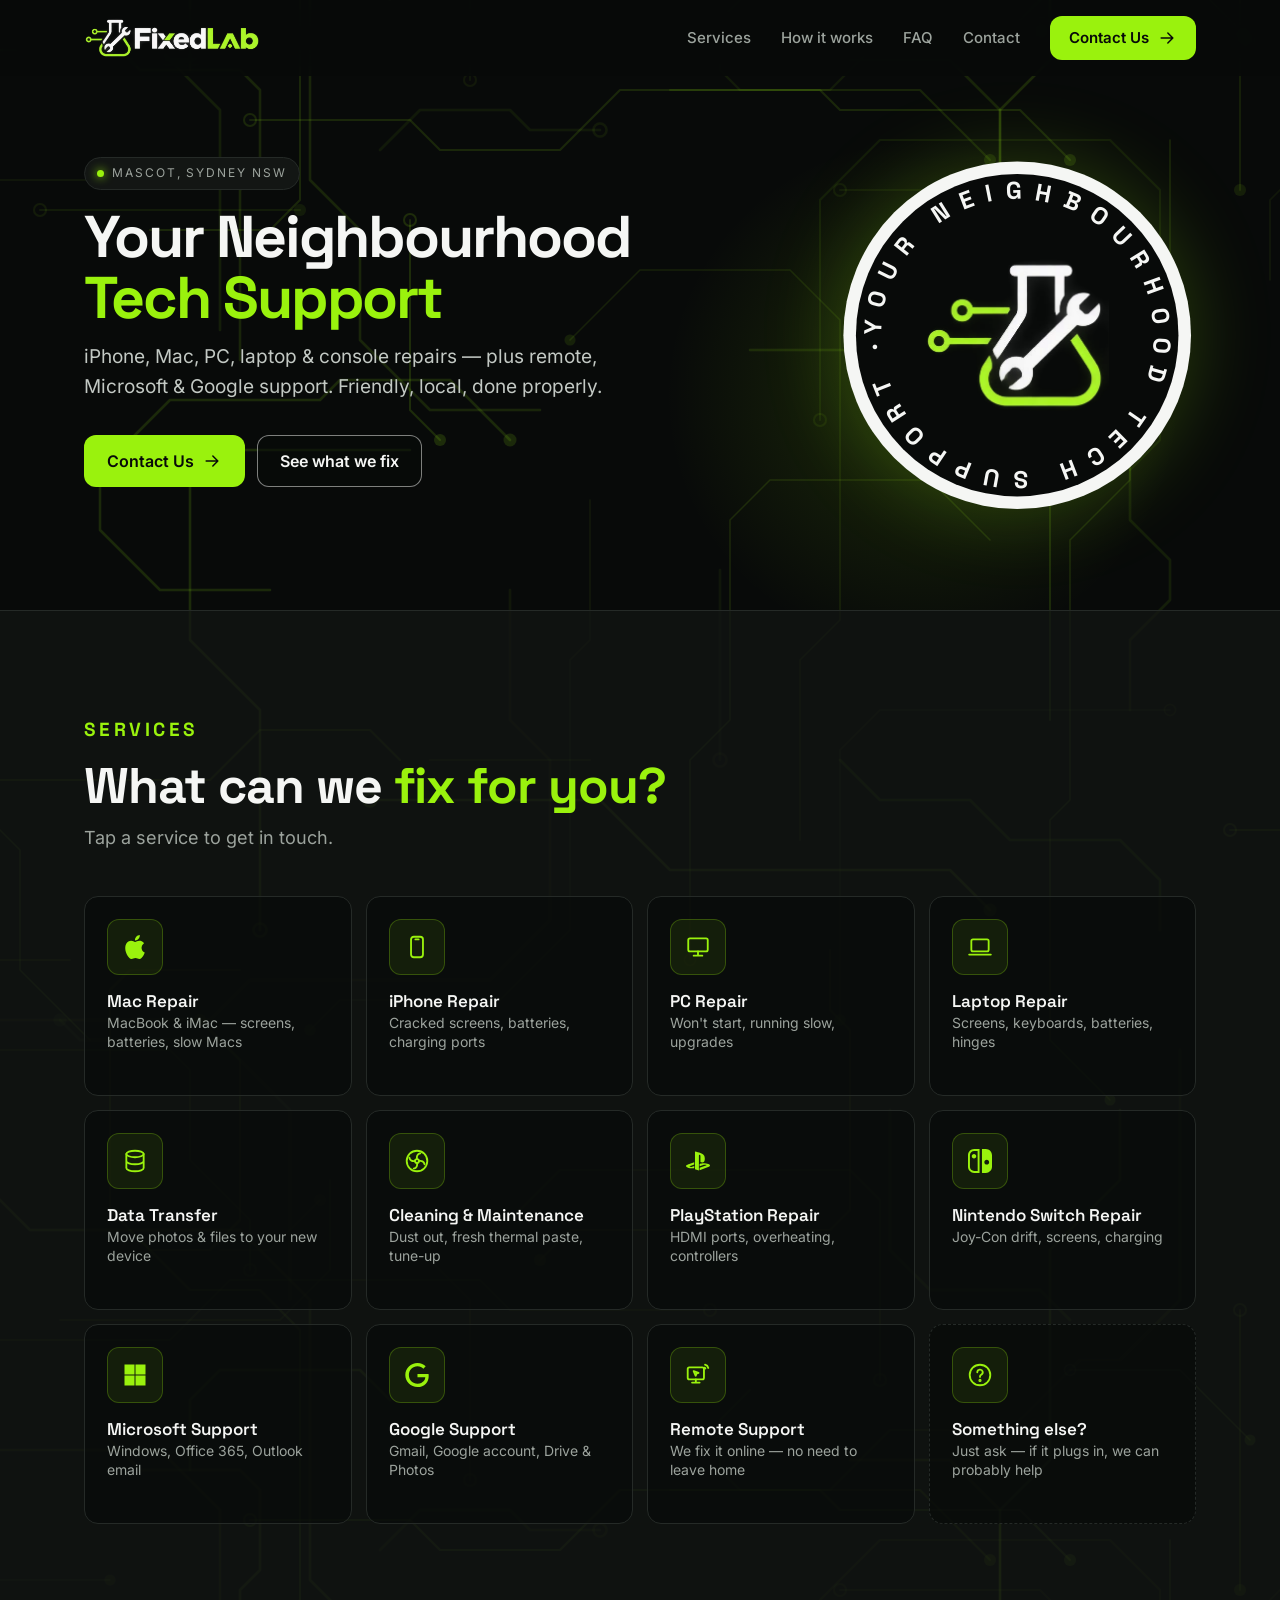
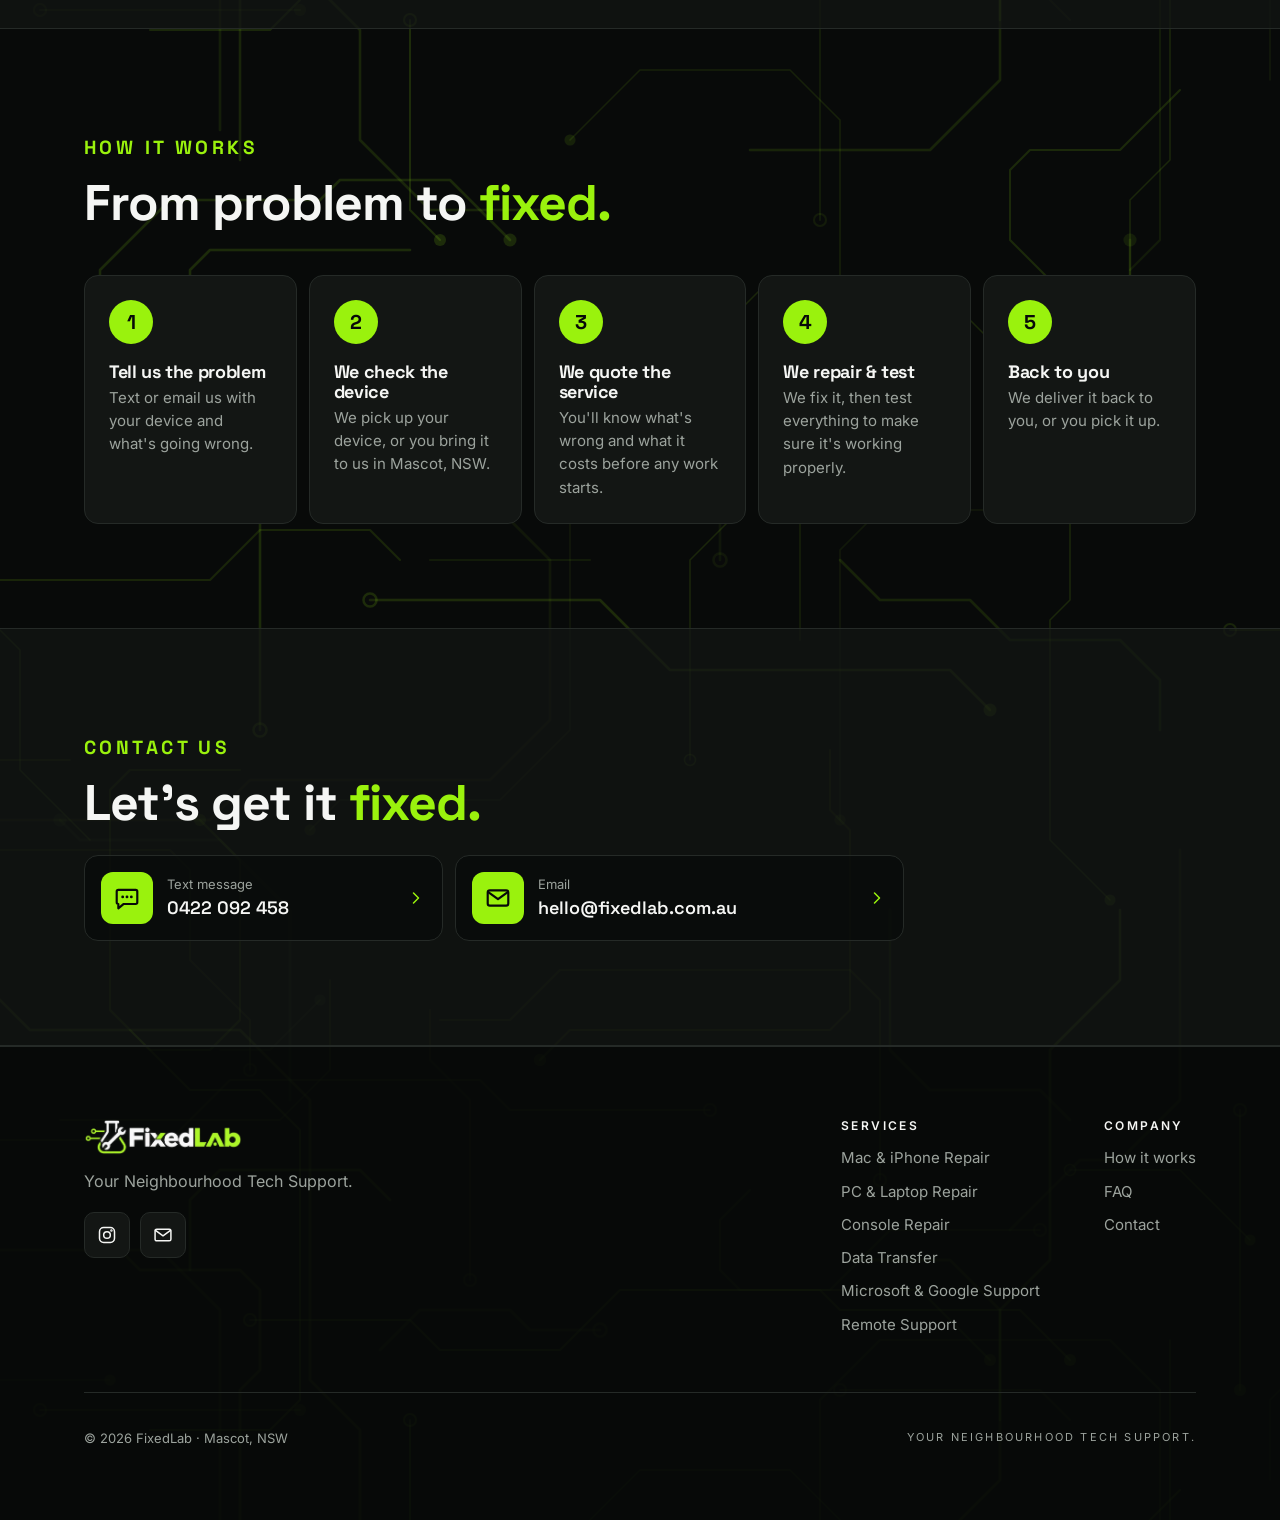
==== commit 700a0652: "Remove contact subtitle Co-Authored-By: Claude Opus 5.5 <noreply@anthropic.com> Claude-Session: http" ====
--- a/index.html
+++ b/index.html
@@ -194,7 +194,6 @@
     <div class="container contact-wrap">
       <p class="kicker">Contact us</p>
       <h2>Let's get it <span class="lime">fixed.</span></h2>
-      <p class="section-sub">Send us a text or an email — tell us your device and what's wrong.</p>
       <div class="contact-cards">
         <a class="contact-card" href="sms:+61422092458">
           <span class="cc-ico"><svg class="ico" aria-hidden="true"><use href="assets/img/icons.svg#i-sms"/></svg></span>
--- a/assets/css/style.css
+++ b/assets/css/style.css
@@ -130,7 +130,7 @@
 .section-alt .svc, .section-alt .contact-card { background: rgba(8, 10, 9, .7); }
 .section-alt .svc:active { background: var(--bg); }
 .section-head { margin-bottom: 24px; }
-.kicker { font-size: 12px; letter-spacing: .22em; text-transform: uppercase; color: var(--lime); font-weight: 600; margin-bottom: 10px; }
+.kicker { font-family: var(--font-display); font-size: 16px; letter-spacing: .18em; text-transform: uppercase; color: var(--lime); font-weight: 700; margin-bottom: 12px; }
 .section h2 { font-size: clamp(30px, 8vw, 50px); font-weight: 700; }
 .section-sub { color: var(--muted); font-size: 16px; margin-top: 10px; }
 .inline-link { color: var(--lime); font-weight: 600; border-bottom: 1px solid rgba(154,242,13,.4); }
@@ -214,17 +214,21 @@
 }
 
 /* Footer */
-.site-footer { border-top: 1px solid var(--graphite); padding-top: 44px; background: rgba(8,10,9,.85); }
-.footer-top { display: grid; grid-template-columns: 1fr 1fr; gap: 32px 24px; padding-bottom: 36px; }
+.site-footer { border-top: 1px solid var(--graphite); padding-top: 56px; background: rgba(8,10,9,.85); }
+.footer-top { display: grid; grid-template-columns: 1fr 1fr; gap: 32px 24px; }
+.site-footer .footer-top { padding-bottom: 44px; }
 .footer-brand { grid-column: 1 / -1; }
 .footer-brand .brand img { height: 36px; }
 .footer-brand p { color: var(--muted); margin: 14px 0 18px; }
 .socials { display: flex; gap: 10px; }
 .socials a { width: 46px; height: 46px; border: 1px solid var(--graphite); border-radius: 10px; display: grid; place-items: center; background: var(--surface); transition: border-color .2s, color .2s; }
 .footer-col { display: flex; flex-direction: column; gap: 10px; }
+.footer-col:last-child { align-items: flex-end; text-align: right; }
 .footer-col h4 { font-size: 12px; letter-spacing: .2em; text-transform: uppercase; margin-bottom: 4px; font-family: var(--font-body); font-weight: 600; }
 .footer-col a { color: var(--muted); font-size: 15px; transition: color .2s; }
-.footer-bottom { border-top: 1px solid var(--graphite); padding-top: 20px; padding-bottom: 20px; display: flex; flex-direction: column; gap: 6px; font-size: 13px; color: var(--muted); }
+.site-footer .footer-bottom { padding-top: 32px; padding-bottom: 56px; }
+.footer-bottom::before { content: ""; position: absolute; top: 0; left: 16px; right: 16px; height: 1px; background: var(--graphite); }
+.footer-bottom { position: relative; display: flex; flex-direction: column; gap: 6px; font-size: 13px; color: var(--muted); }
 .tagline { letter-spacing: .2em; text-transform: uppercase; font-size: 11px; }
 @media (hover: hover) {
   .socials a:hover { border-color: var(--lime); color: var(--lime); }
@@ -250,9 +254,14 @@
   .svc-list { grid-template-columns: 1fr 1fr; }
   .contact-cards { grid-template-columns: 1fr 1.25fr; }
   .faq-cta-actions { display: flex; justify-content: center; }
-  .footer-top { grid-template-columns: 2fr 1fr 1fr; }
-  .footer-brand { grid-column: auto; }
-  .footer-bottom { flex-direction: row; justify-content: space-between; }
+  .footer-top { display: flex; align-items: flex-start; gap: 64px; }
+  .footer-brand { margin-right: auto; }
+  .footer-col:last-child { align-items: flex-start; text-align: left; }
+  .site-footer { padding-top: 72px; }
+  .site-footer .footer-top { padding-bottom: 56px; }
+  .site-footer .footer-bottom { padding-top: 36px; padding-bottom: 72px; }
+  .footer-bottom::before { left: 24px; right: 24px; }
+  .footer-bottom { flex-direction: row; justify-content: space-between; align-items: center; }
 }
 
 /* ---------- Desktop ---------- */
@@ -281,6 +290,7 @@
   
   .section { padding: 104px 0; }
   .section-head { margin-bottom: 44px; max-width: 680px; }
+  .kicker { font-size: 19px; margin-bottom: 14px; }
   .section-sub { font-size: 18px; }
   .svc-list { grid-template-columns: repeat(4, 1fr); gap: 14px; }
   .svc { flex-direction: column; align-items: flex-start; padding: 22px; min-height: 200px; gap: 16px; }
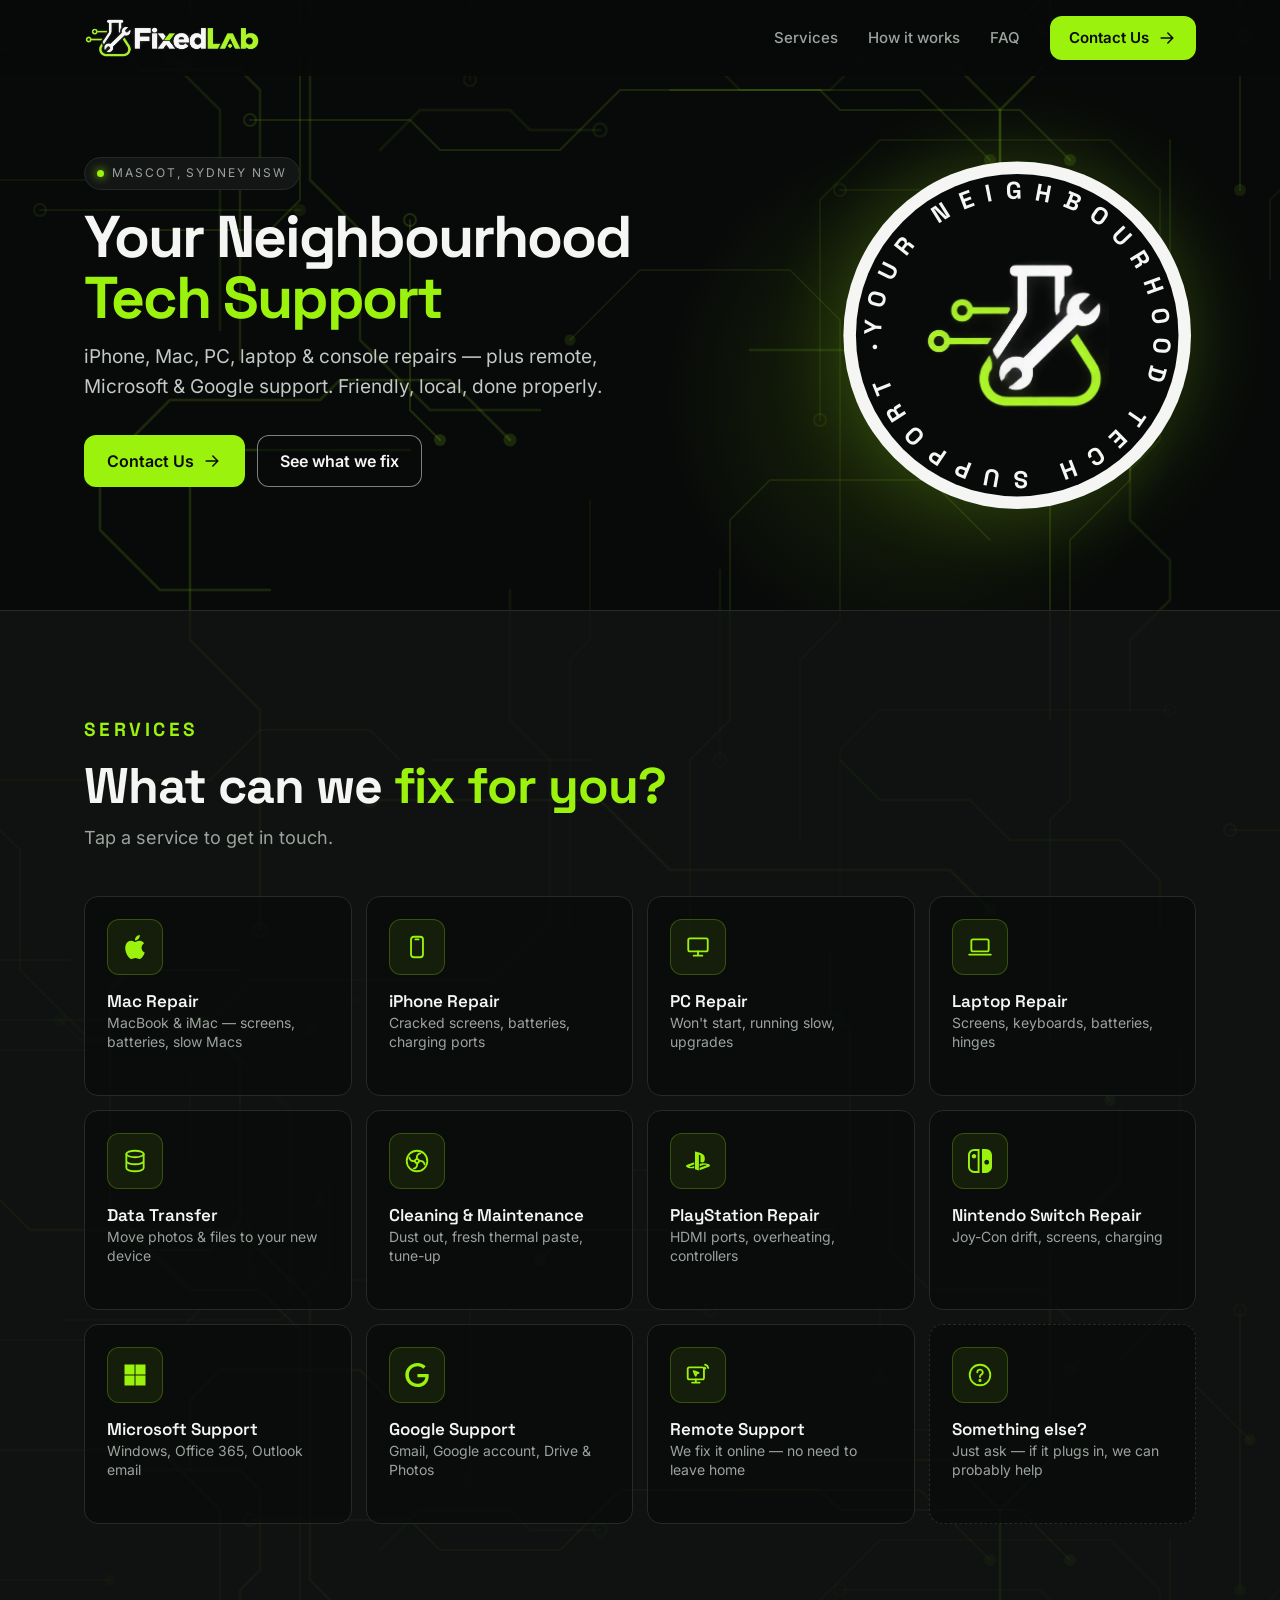
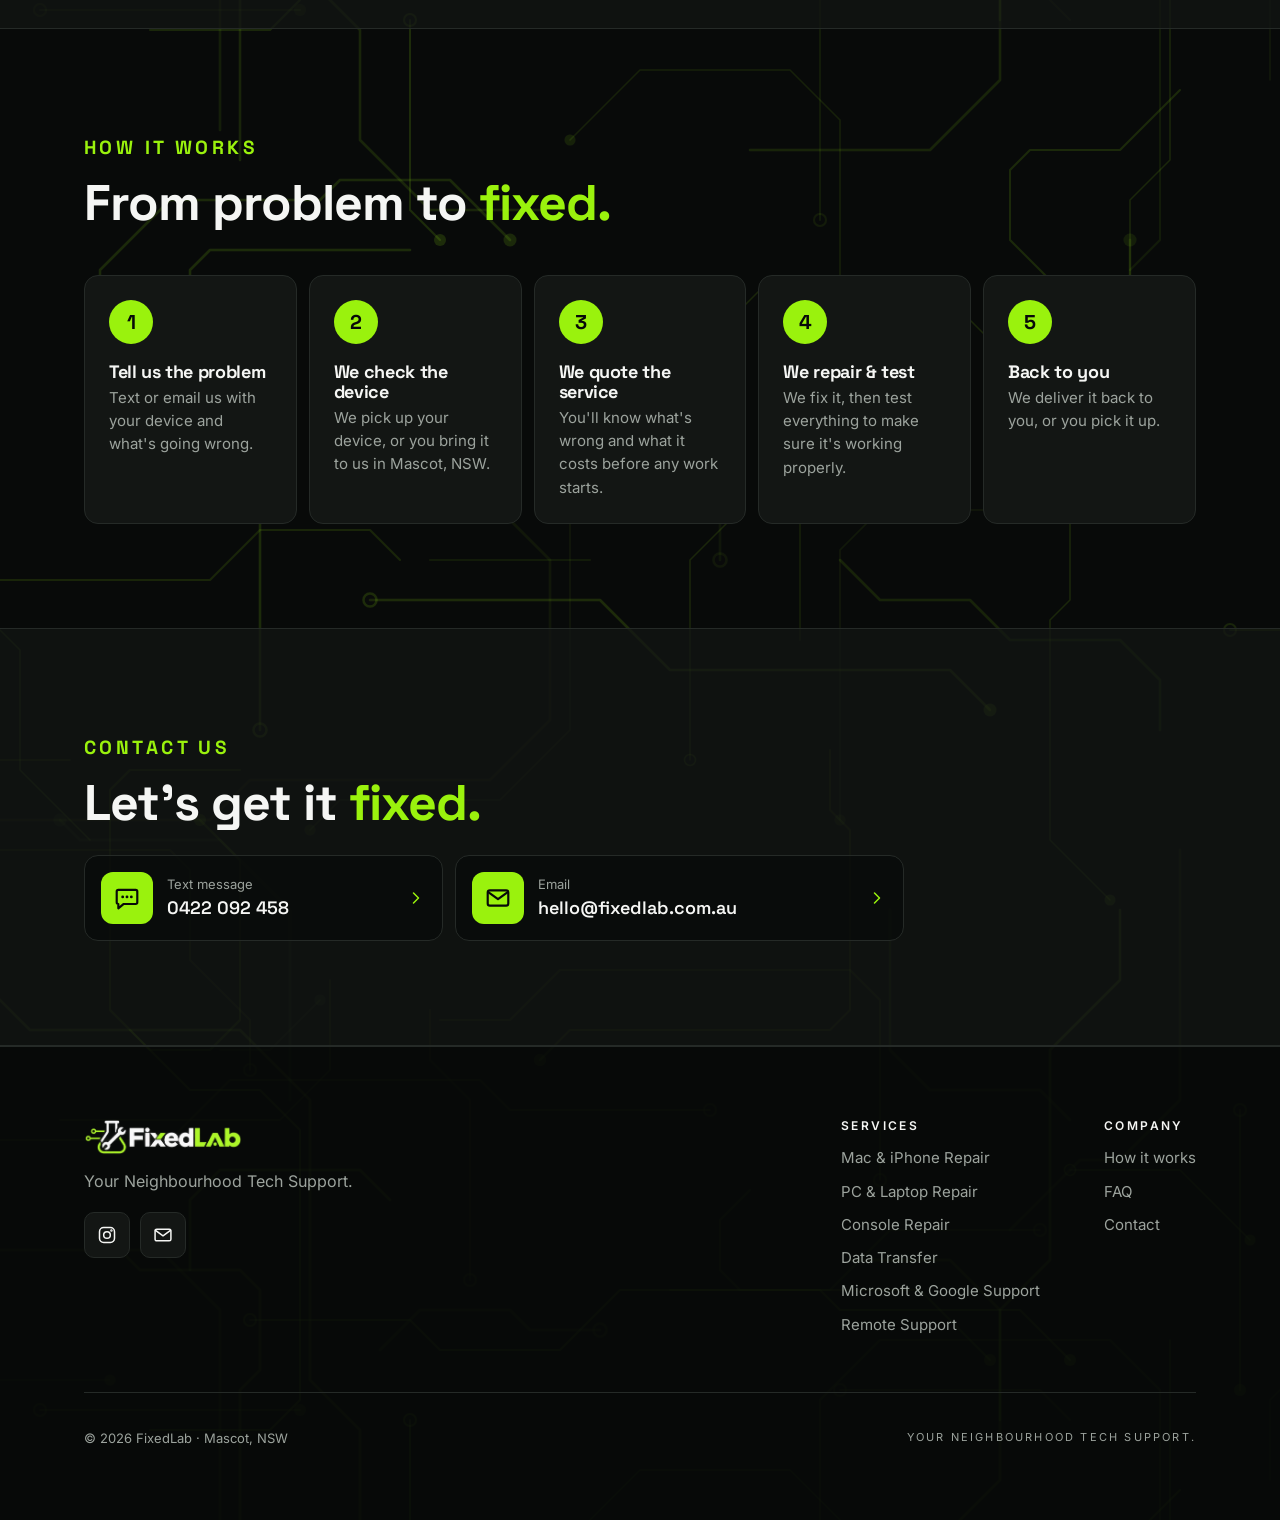
==== commit a03377ed: "Remove Contact link from main navigation Co-Authored-By: Claude Opus 5.5 <noreply@anthropic.com> Cla" ====
--- a/index.html
+++ b/index.html
@@ -44,7 +44,6 @@
       <a href="#services">Services</a>
       <a href="#how">How it works</a>
       <a href="faq.html">FAQ</a>
-      <a href="#contact">Contact</a>
       <a href="#contact" class="btn btn-primary btn-sm nav-cta">Contact Us <svg class="ico" aria-hidden="true"><use href="assets/img/icons.svg#i-arrow"/></svg></a>
     </nav>
     <button class="nav-toggle" id="navToggle" aria-label="Open menu" aria-expanded="false" aria-controls="nav">
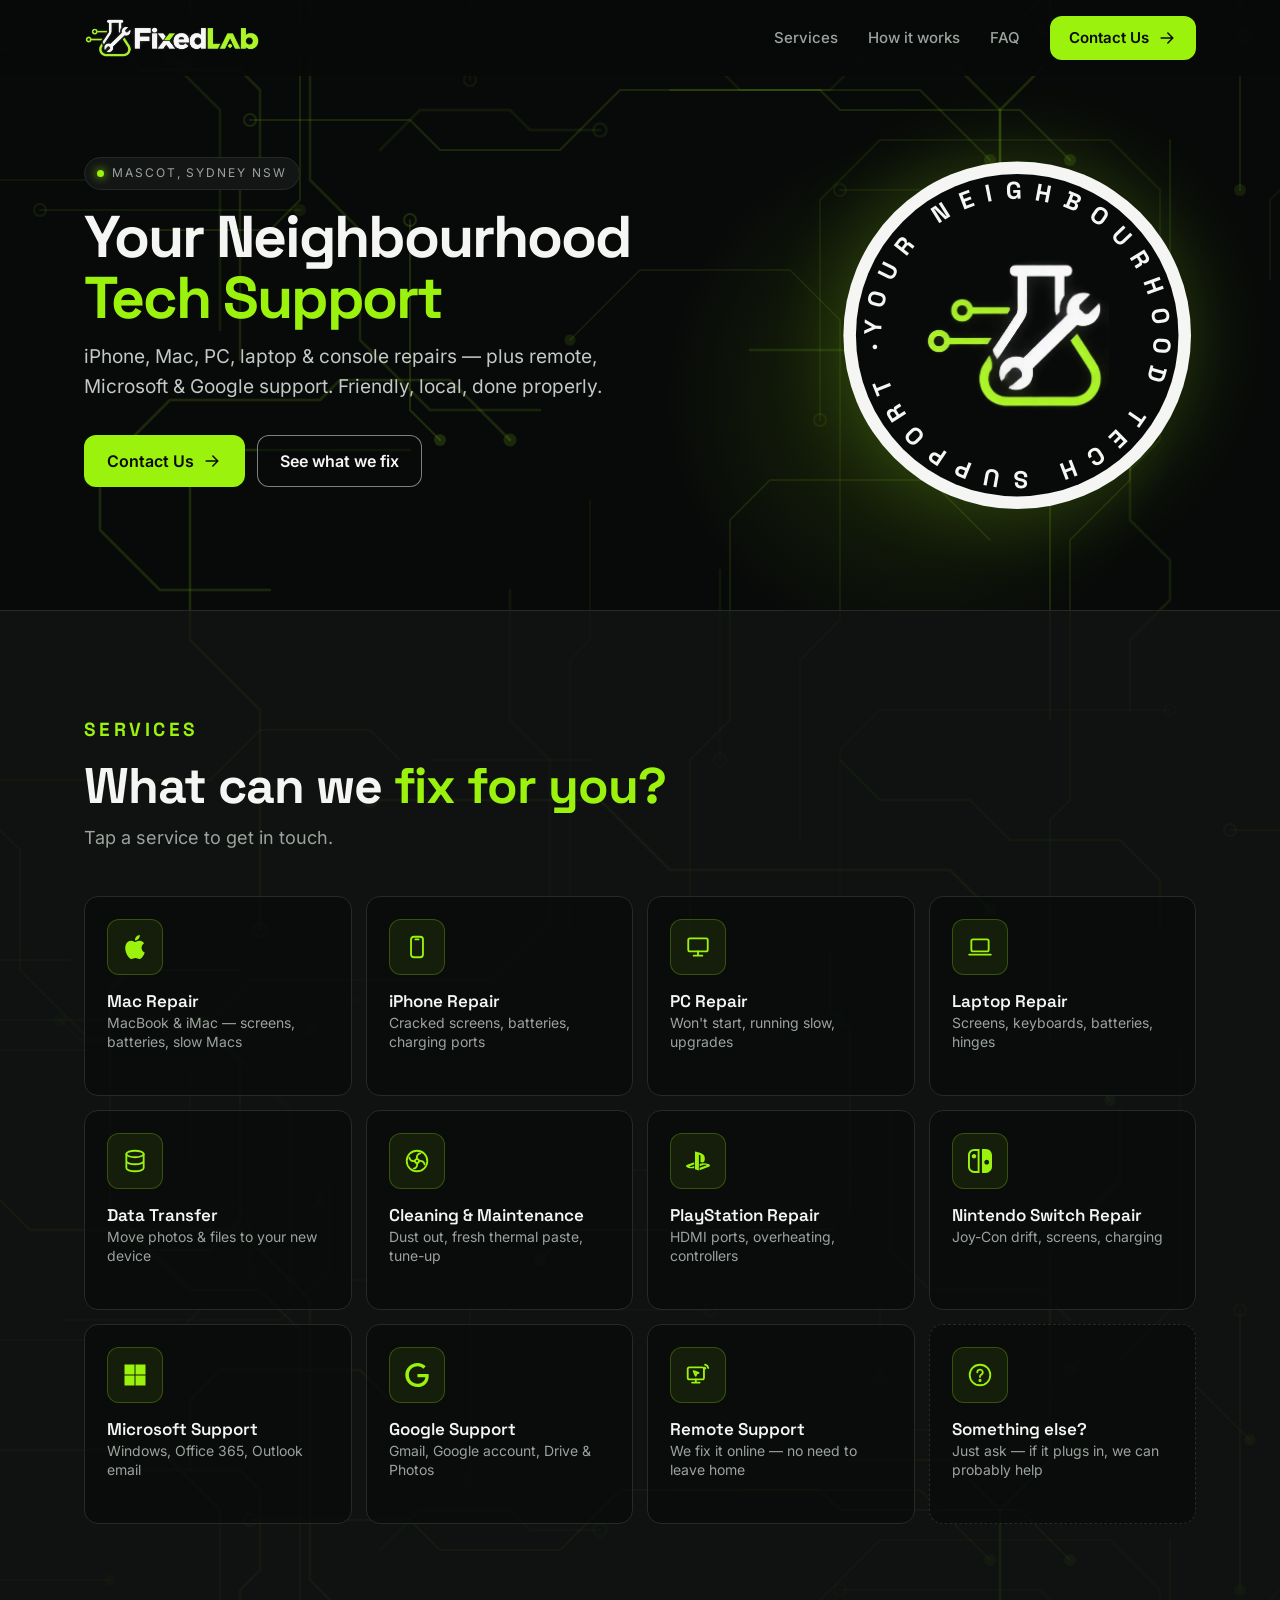
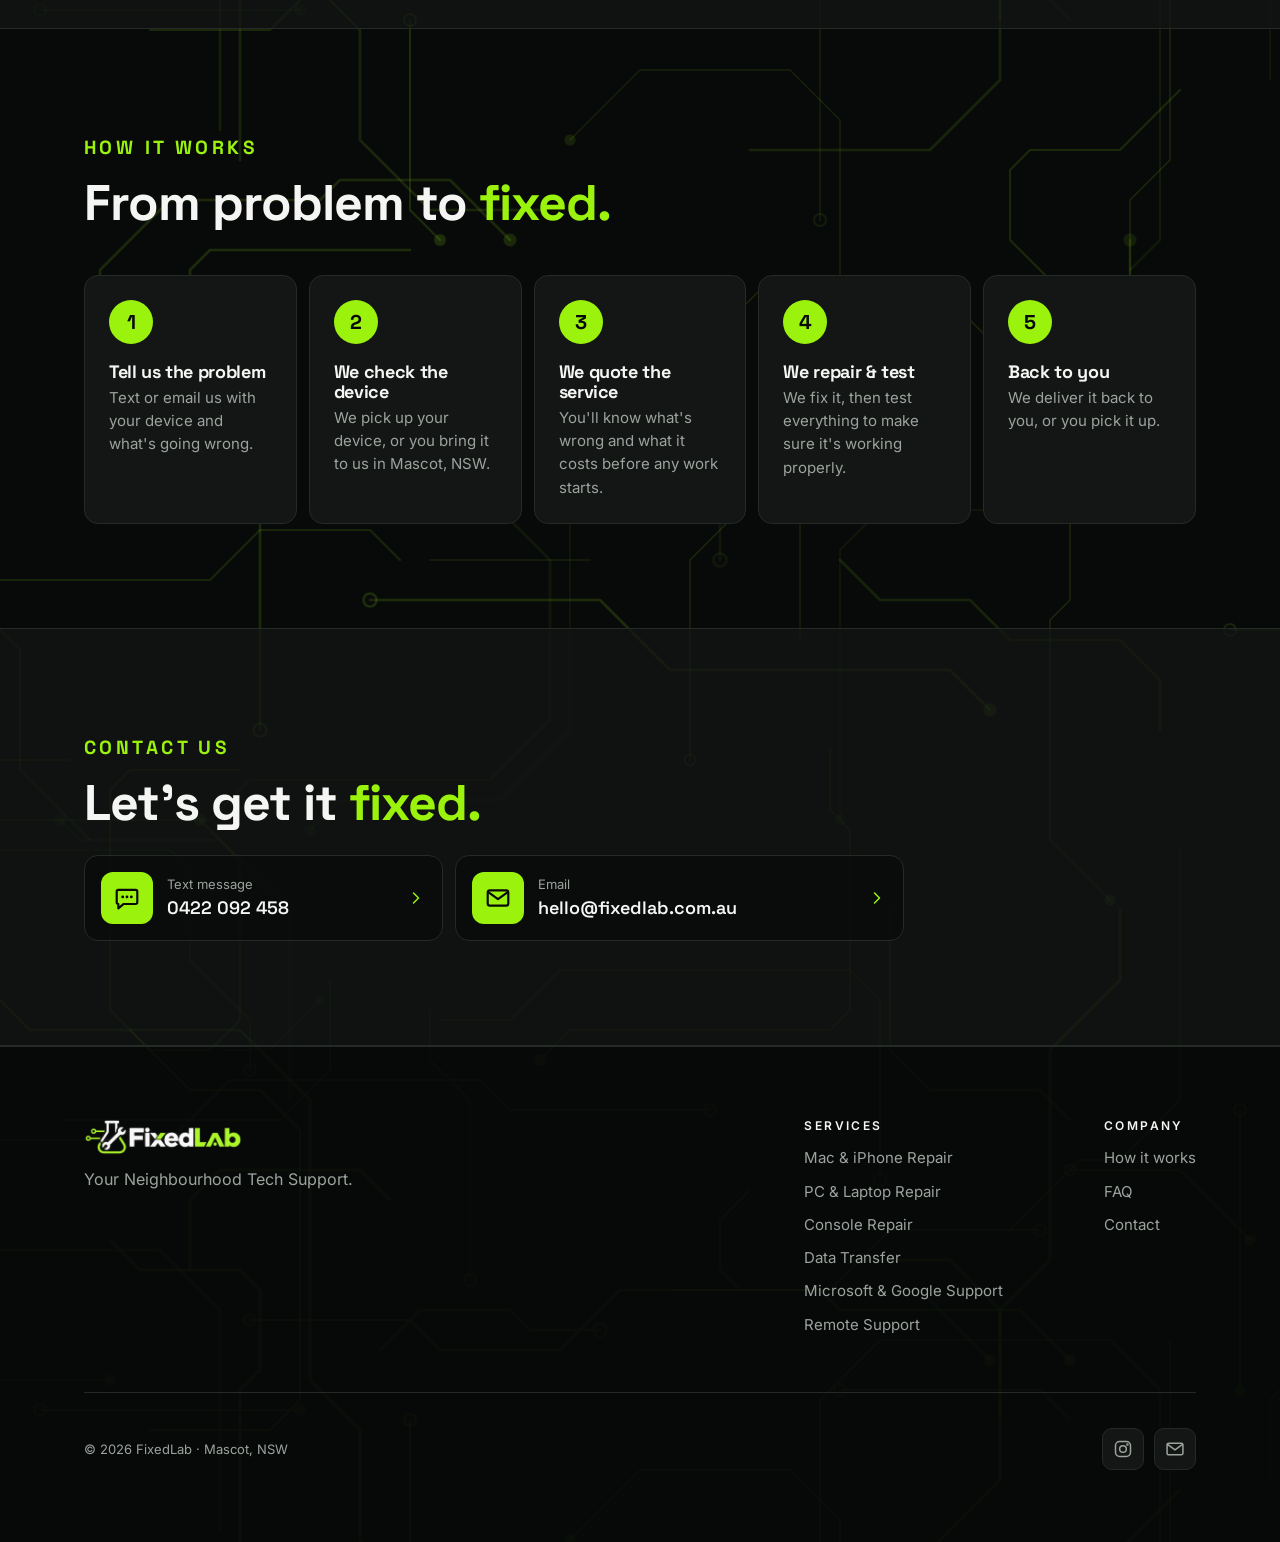
==== commit bdca4674: "Tidy desktop footer: socials in bottom row, no duplicate slogan Co-Authored-By: Claude Opus 5.5 <nor" ====
--- a/index.html
+++ b/index.html
@@ -215,10 +215,6 @@
     <div class="footer-brand">
       <a class="brand" href="#top" aria-label="FixedLab home"><img src="assets/img/logo.png" alt="FixedLab" width="1371" height="312"></a>
       <p>Your Neighbourhood Tech Support.</p>
-      <div class="socials">
-        <a href="https://www.instagram.com/fixedlab" target="_blank" rel="noopener" aria-label="Instagram"><svg class="ico"><use href="assets/img/icons.svg#i-instagram"/></svg></a>
-        <a href="mailto:hello@fixedlab.com.au" aria-label="Email"><svg class="ico"><use href="assets/img/icons.svg#i-mail"/></svg></a>
-      </div>
     </div>
     <div class="footer-col">
       <h4>Services</h4>
@@ -238,7 +234,10 @@
   </div>
   <div class="container footer-bottom">
     <span>© <span id="year">2026</span> FixedLab · Mascot, NSW</span>
-    <span class="tagline">Your Neighbourhood Tech Support.</span>
+    <div class="socials">
+      <a href="https://www.instagram.com/fixedlab" target="_blank" rel="noopener" aria-label="Instagram"><svg class="ico"><use href="assets/img/icons.svg#i-instagram"/></svg></a>
+      <a href="mailto:hello@fixedlab.com.au" aria-label="Email"><svg class="ico"><use href="assets/img/icons.svg#i-mail"/></svg></a>
+    </div>
   </div>
 </footer>
 
--- a/assets/css/style.css
+++ b/assets/css/style.css
@@ -219,17 +219,16 @@
 .site-footer .footer-top { padding-bottom: 44px; }
 .footer-brand { grid-column: 1 / -1; }
 .footer-brand .brand img { height: 36px; }
-.footer-brand p { color: var(--muted); margin: 14px 0 18px; }
+.footer-brand p { color: var(--muted); margin: 12px 0 0; }
 .socials { display: flex; gap: 10px; }
-.socials a { width: 46px; height: 46px; border: 1px solid var(--graphite); border-radius: 10px; display: grid; place-items: center; background: var(--surface); transition: border-color .2s, color .2s; }
+.socials a { width: 42px; height: 42px; border: 1px solid var(--graphite); border-radius: 10px; display: grid; place-items: center; background: var(--surface); transition: border-color .2s, color .2s; }
 .footer-col { display: flex; flex-direction: column; gap: 10px; }
 .footer-col:last-child { align-items: flex-end; text-align: right; }
 .footer-col h4 { font-size: 12px; letter-spacing: .2em; text-transform: uppercase; margin-bottom: 4px; font-family: var(--font-body); font-weight: 600; }
 .footer-col a { color: var(--muted); font-size: 15px; transition: color .2s; }
 .site-footer .footer-bottom { padding-top: 32px; padding-bottom: 56px; }
 .footer-bottom::before { content: ""; position: absolute; top: 0; left: 16px; right: 16px; height: 1px; background: var(--graphite); }
-.footer-bottom { position: relative; display: flex; flex-direction: column; gap: 6px; font-size: 13px; color: var(--muted); }
-.tagline { letter-spacing: .2em; text-transform: uppercase; font-size: 11px; }
+.footer-bottom { position: relative; display: flex; flex-direction: column; gap: 18px; font-size: 13px; color: var(--muted); }
 @media (hover: hover) {
   .socials a:hover { border-color: var(--lime); color: var(--lime); }
   .footer-col a:hover { color: var(--lime); }
@@ -254,7 +253,8 @@
   .svc-list { grid-template-columns: 1fr 1fr; }
   .contact-cards { grid-template-columns: 1fr 1.25fr; }
   .faq-cta-actions { display: flex; justify-content: center; }
-  .footer-top { display: flex; align-items: flex-start; gap: 64px; }
+  .footer-top { display: flex; align-items: flex-start; gap: clamp(48px, 7vw, 112px); }
+  .footer-brand + .footer-col { min-width: 210px; }
   .footer-brand { margin-right: auto; }
   .footer-col:last-child { align-items: flex-start; text-align: left; }
   .site-footer { padding-top: 72px; }
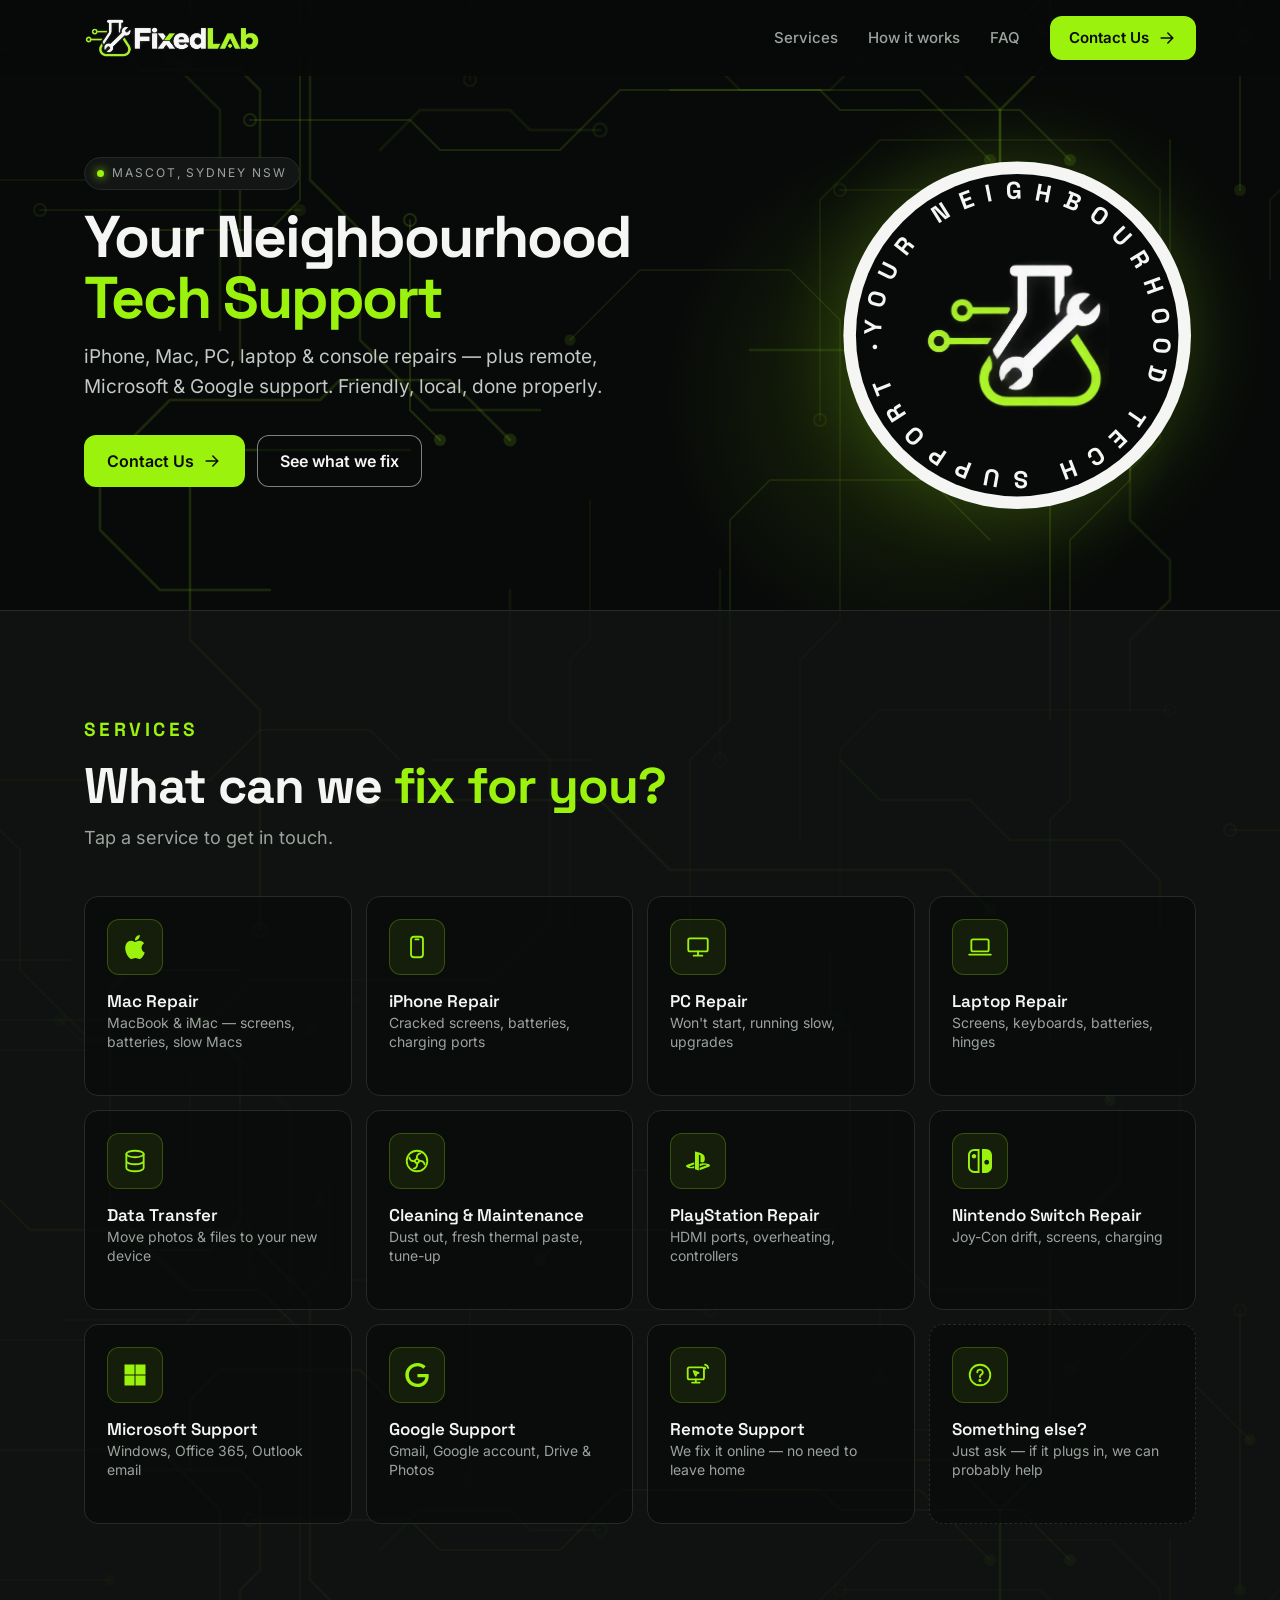
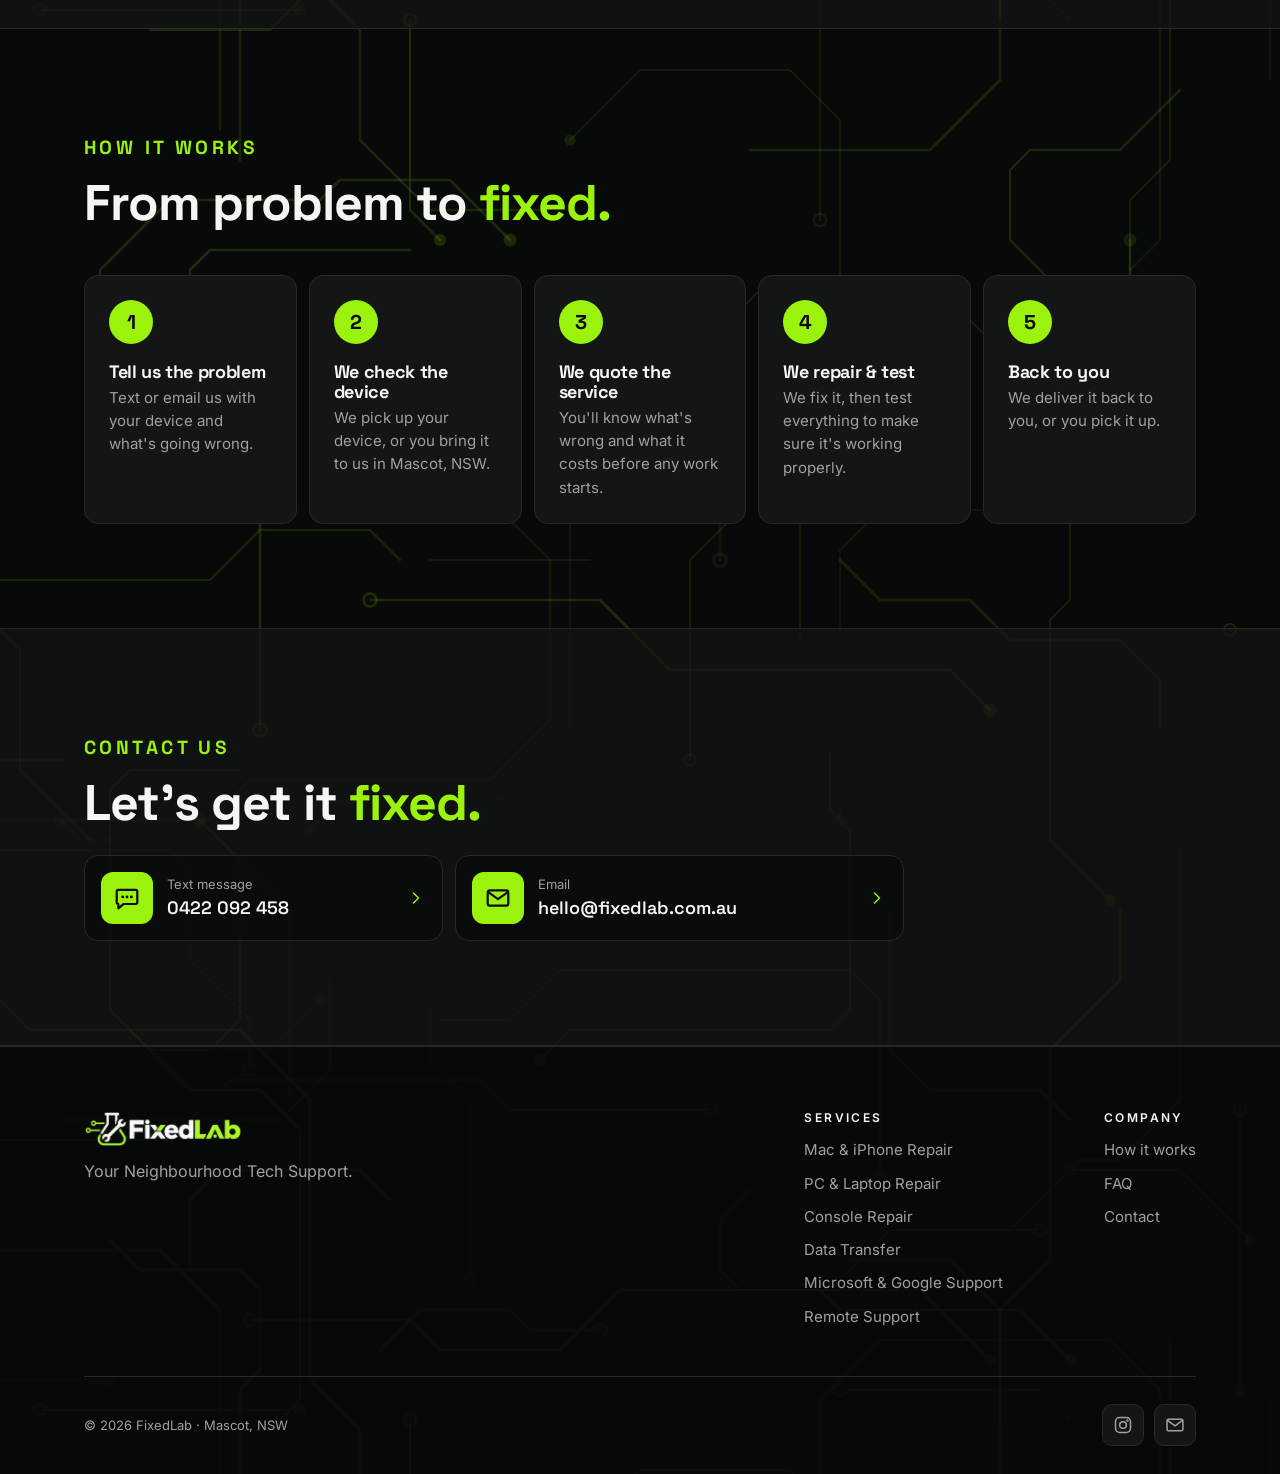
==== commit 3cb41609: "Mobile footer: Instagram/email icons under the logo Co-Authored-By: Claude Opus 5.5 <noreply@anthrop" ====
--- a/index.html
+++ b/index.html
@@ -215,6 +215,10 @@
     <div class="footer-brand">
       <a class="brand" href="#top" aria-label="FixedLab home"><img src="assets/img/logo.png" alt="FixedLab" width="1371" height="312"></a>
       <p>Your Neighbourhood Tech Support.</p>
+      <div class="socials socials-mobile">
+        <a href="https://www.instagram.com/fixedlab" target="_blank" rel="noopener" aria-label="Instagram"><svg class="ico"><use href="assets/img/icons.svg#i-instagram"/></svg></a>
+        <a href="mailto:hello@fixedlab.com.au" aria-label="Email"><svg class="ico"><use href="assets/img/icons.svg#i-mail"/></svg></a>
+      </div>
     </div>
     <div class="footer-col">
       <h4>Services</h4>
@@ -234,7 +238,7 @@
   </div>
   <div class="container footer-bottom">
     <span>© <span id="year">2026</span> FixedLab · Mascot, NSW</span>
-    <div class="socials">
+    <div class="socials socials-desktop">
       <a href="https://www.instagram.com/fixedlab" target="_blank" rel="noopener" aria-label="Instagram"><svg class="ico"><use href="assets/img/icons.svg#i-instagram"/></svg></a>
       <a href="mailto:hello@fixedlab.com.au" aria-label="Email"><svg class="ico"><use href="assets/img/icons.svg#i-mail"/></svg></a>
     </div>
--- a/assets/css/style.css
+++ b/assets/css/style.css
@@ -174,7 +174,7 @@
 .page-hero { padding: 40px 0 8px; }
 .page-hero h1 { font-size: clamp(36px, 10vw, 64px); font-weight: 700; letter-spacing: -.03em; }
 .section-faq { padding-top: 24px; }
-.faq-page { max-width: 820px; }
+.faq-page, .page-hero .container { max-width: 868px; }
 .faq-cta { margin-top: 32px; padding: 24px; border: 1px solid rgba(154,242,13,.4); border-radius: 18px; background: var(--surface); text-align: center; }
 .faq-cta h2 { font-size: 24px; }
 .faq-cta p { color: var(--muted); margin-top: 6px; }
@@ -220,13 +220,15 @@
 .footer-brand { grid-column: 1 / -1; }
 .footer-brand .brand img { height: 36px; }
 .footer-brand p { color: var(--muted); margin: 12px 0 0; }
+.socials-mobile { margin-top: 18px; }
+.socials.socials-desktop { display: none; }
 .socials { display: flex; gap: 10px; }
 .socials a { width: 42px; height: 42px; border: 1px solid var(--graphite); border-radius: 10px; display: grid; place-items: center; background: var(--surface); transition: border-color .2s, color .2s; }
 .footer-col { display: flex; flex-direction: column; gap: 10px; }
 .footer-col:last-child { align-items: flex-end; text-align: right; }
 .footer-col h4 { font-size: 12px; letter-spacing: .2em; text-transform: uppercase; margin-bottom: 4px; font-family: var(--font-body); font-weight: 600; }
 .footer-col a { color: var(--muted); font-size: 15px; transition: color .2s; }
-.site-footer .footer-bottom { padding-top: 32px; padding-bottom: 56px; }
+.site-footer .footer-bottom { padding-top: 28px; padding-bottom: 24px; }
 .footer-bottom::before { content: ""; position: absolute; top: 0; left: 16px; right: 16px; height: 1px; background: var(--graphite); }
 .footer-bottom { position: relative; display: flex; flex-direction: column; gap: 18px; font-size: 13px; color: var(--muted); }
 @media (hover: hover) {
@@ -257,11 +259,13 @@
   .footer-brand + .footer-col { min-width: 210px; }
   .footer-brand { margin-right: auto; }
   .footer-col:last-child { align-items: flex-start; text-align: left; }
-  .site-footer { padding-top: 72px; }
-  .site-footer .footer-top { padding-bottom: 56px; }
-  .site-footer .footer-bottom { padding-top: 36px; padding-bottom: 72px; }
+  .site-footer { padding-top: 64px; }
+  .site-footer .footer-top { padding-bottom: 48px; }
+  .site-footer .footer-bottom { padding-top: 28px; padding-bottom: 28px; }
   .footer-bottom::before { left: 24px; right: 24px; }
   .footer-bottom { flex-direction: row; justify-content: space-between; align-items: center; }
+  .socials.socials-mobile { display: none; }
+  .socials.socials-desktop { display: flex; }
 }
 
 /* ---------- Desktop ---------- */
